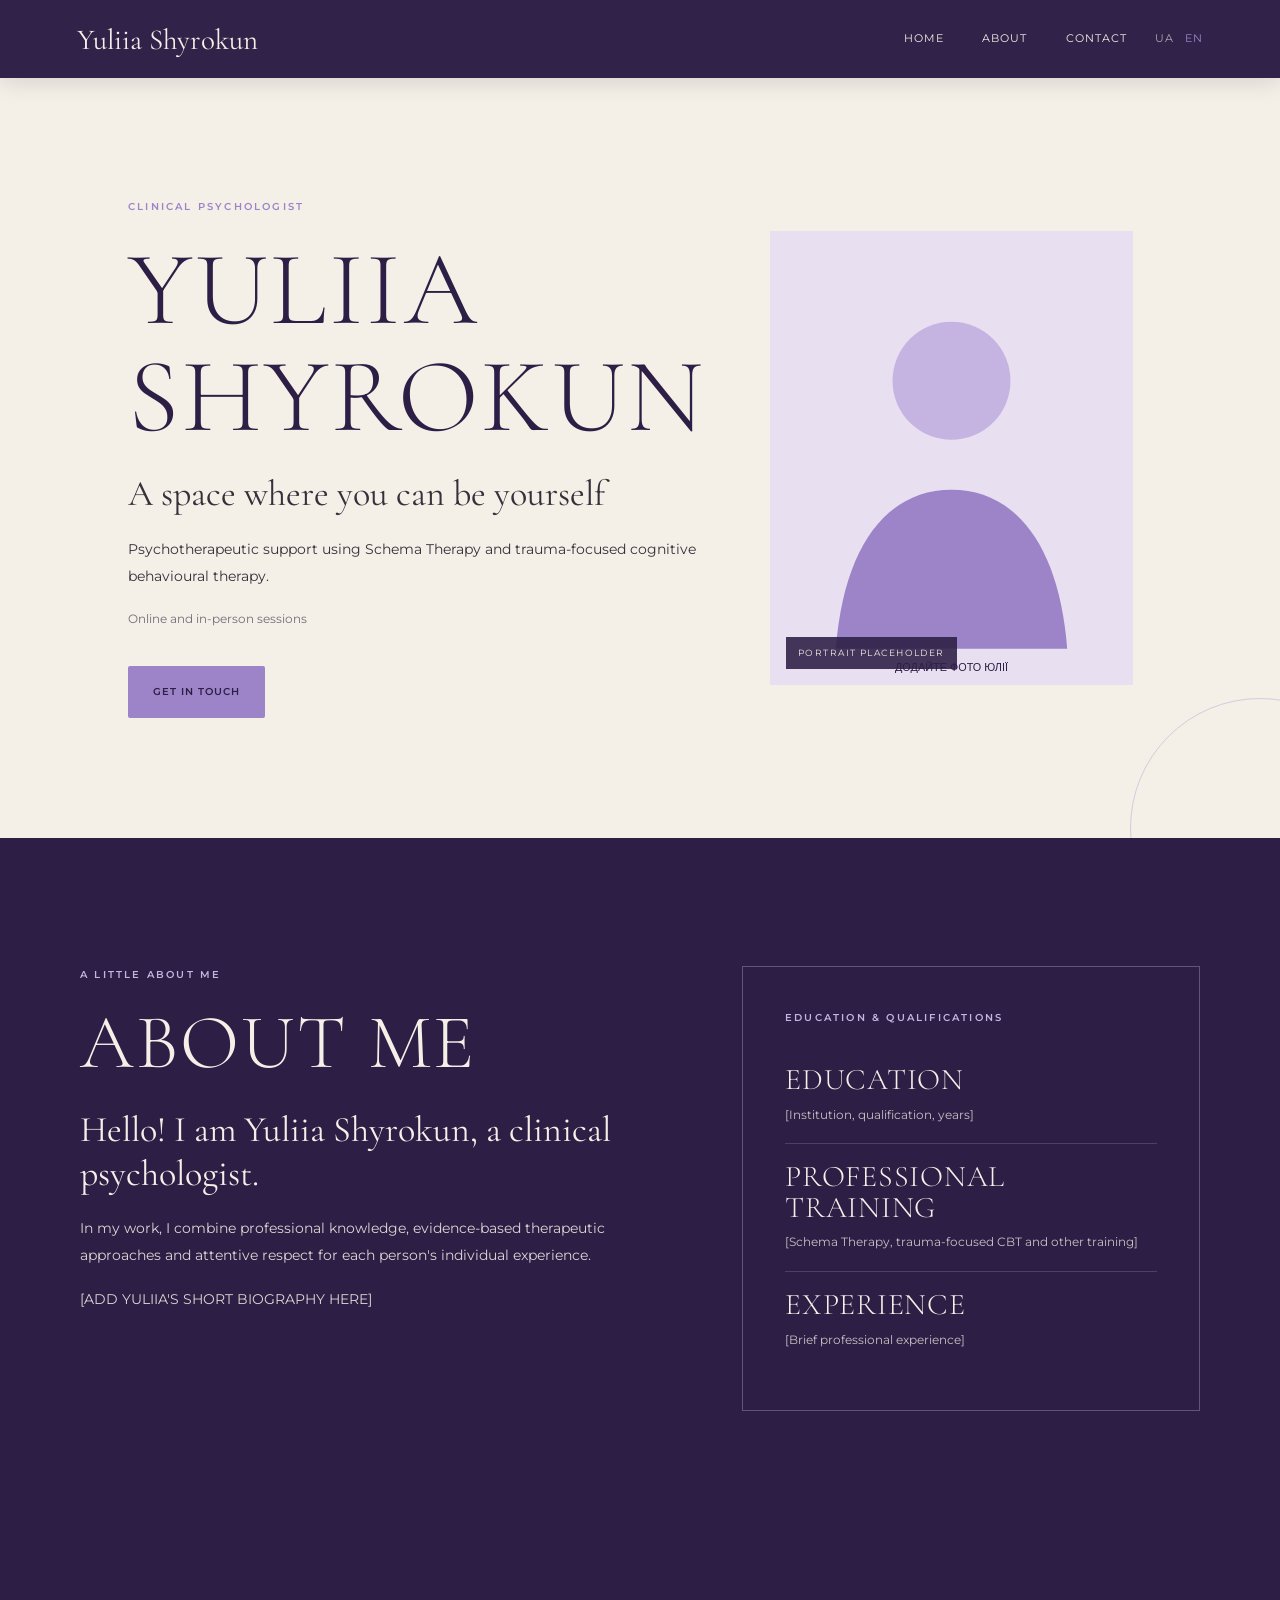
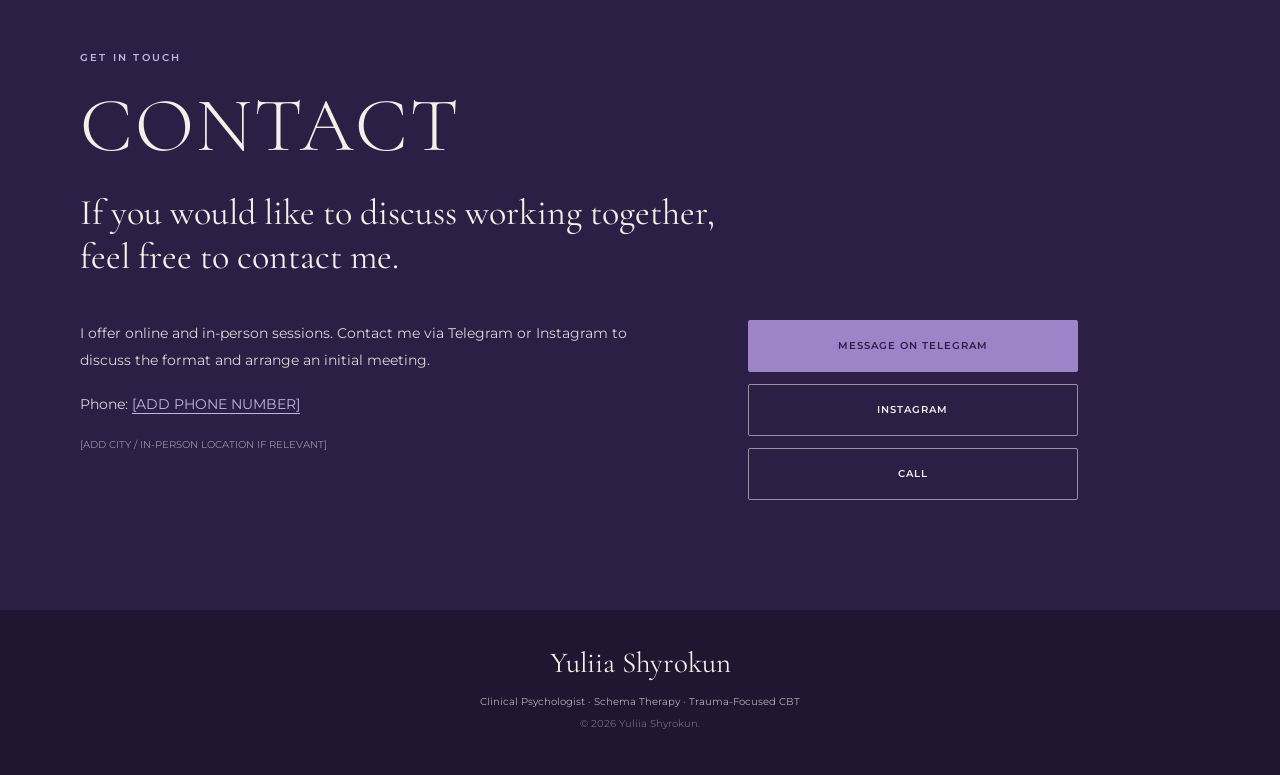
==== en/index.html @ 6e6d8a59 "Add files via upload" ====
<!doctype html>
<html lang="en">
<head>
  <meta charset="utf-8">
  <meta name="viewport" content="width=device-width, initial-scale=1">
  <meta name="description" content="Yuliia Shyrokun — clinical psychologist. Schema Therapy and trauma-focused CBT. Online and in-person sessions.">
  <meta name="theme-color" content="#2c1e45">
  <title>Yuliia Shyrokun | Clinical Psychologist</title>
  <link rel="icon" href="../assets/icons/favicon.svg" type="image/svg+xml">
  <link rel="preconnect" href="https://fonts.googleapis.com">
  <link rel="preconnect" href="https://fonts.gstatic.com" crossorigin>
  <link href="https://fonts.googleapis.com/css2?family=Cormorant+Garamond:wght@300;400&family=Montserrat:wght@400;500;600&display=swap" rel="stylesheet">
  <link rel="stylesheet" href="../style.css">
</head>
<body>
<header class="site-header">
  <a class="wordmark" href="./">Yuliia Shyrokun</a>
  <nav class="desktop-nav" aria-label="Main navigation"><a href="#home">Home</a><a href="#about">About</a><a href="#contacts">Contact</a></nav>
  <div class="header-controls"><a class="lang-switch" href="../">UA</a><a class="lang-switch active" href="./">EN</a><button class="menu-toggle" type="button" aria-expanded="false" aria-controls="mobile-nav" aria-label="Open menu"><span></span><span></span><span></span></button></div>
  <nav class="mobile-nav" id="mobile-nav"><a href="#home">Home</a><a href="#about">About</a><a href="#contacts">Contact</a></nav>
</header>
<main>
<section class="hero section-light" id="home">
  <div class="hero-copy"><p class="eyebrow">CLINICAL PSYCHOLOGIST</p><h1>Yuliia<br>Shyrokun</h1><p class="hero-lead">A space where you can be yourself</p><p class="body-copy">Psychotherapeutic support using Schema Therapy and trauma-focused cognitive behavioural therapy.</p><p class="body-copy muted">Online and in-person sessions</p><a class="button button-lavender" href="#contacts">GET IN TOUCH</a></div>
  <div class="hero-photo-wrap"><!-- Replace with Yuliia's portrait at assets/images/portrait.jpg --><img class="hero-photo" src="../assets/images/portrait-placeholder.svg" alt="Placeholder for Yuliia Shyrokun's portrait"><span class="photo-note">PORTRAIT PLACEHOLDER</span></div>
  <div class="hero-decoration" aria-hidden="true"></div>
</section>
<section class="about section-dark" id="about"><div class="section-inner about-grid"><div><p class="eyebrow eyebrow-light">A LITTLE ABOUT ME</p><h2>About me</h2><p class="section-lead">Hello! I am Yuliia Shyrokun, a clinical psychologist.</p><p class="body-copy body-light">In my work, I combine professional knowledge, evidence-based therapeutic approaches and attentive respect for each person's individual experience.</p><p class="body-copy body-light">[ADD YULIIA'S SHORT BIOGRAPHY HERE]</p></div><aside class="credentials-card"><p class="eyebrow eyebrow-light">EDUCATION & QUALIFICATIONS</p><div class="credential-item"><h3>Education</h3><p>[Institution, qualification, years]</p></div><div class="credential-item"><h3>Professional training</h3><p>[Schema Therapy, trauma-focused CBT and other training]</p></div><div class="credential-item"><h3>Experience</h3><p>[Brief professional experience]</p></div></aside></div></section>
<section class="contacts section-dark" id="contacts"><div class="section-inner contacts-inner"><p class="eyebrow eyebrow-light">GET IN TOUCH</p><h2>Contact</h2><p class="section-lead">If you would like to discuss working together, feel free to contact me.</p><div class="contact-layout"><div class="contact-copy"><p class="body-copy body-light">I offer online and in-person sessions. Contact me via Telegram or Instagram to discuss the format and arrange an initial meeting.</p><p class="body-copy body-light">Phone: <a class="inline-link" href="tel:+380000000000">[ADD PHONE NUMBER]</a></p><p class="small-note">[ADD CITY / IN-PERSON LOCATION IF RELEVANT]</p></div><div class="contact-actions"><a class="button button-lavender" href="#" target="_blank" rel="noopener">MESSAGE ON TELEGRAM</a><a class="button button-outline-light" href="#" target="_blank" rel="noopener">INSTAGRAM</a><a class="button button-outline-light" href="tel:+380000000000">CALL</a></div></div></div></section>
</main>
<footer class="site-footer"><a class="wordmark footer-wordmark" href="#home">Yuliia Shyrokun</a><p>Clinical Psychologist · Schema Therapy · Trauma-Focused CBT</p><p class="footer-copy">© <span id="year"></span> Yuliia Shyrokun.</p></footer>
<script src="../script.js"></script>
</body></html>
---- style.css ----
/* ОСНОВНІ НАЛАШТУВАННЯ КОЛЬОРІВ І ШРИФТІВ */
:root {
  --purple: #2c1e45;
  --lavender: #9d84c9;
  --cream: #f4efe7;
  --ink: #35313a;
  --pale-lavender: #e8e0f1;
  --font-heading: "Cormorant Garamond", Georgia, serif;
  --font-body: "Montserrat", Arial, sans-serif;
  --header-height: 78px;
}
* { box-sizing: border-box; }
html { scroll-behavior: smooth; scroll-padding-top: calc(var(--header-height) + 18px); }
body { margin: 0; color: var(--ink); background: var(--cream); font-family: var(--font-body); font-size: 15px; line-height: 1.8; }
a { color: inherit; }
.site-header {
  height: var(--header-height); position: sticky; top: 0; z-index: 20;
  display: flex; align-items: center; justify-content: space-between; gap: 28px;
  padding: 0 clamp(20px, 6vw, 88px); background: rgba(44,30,69,.98); color: var(--cream);
  box-shadow: 0 4px 22px rgba(20,12,32,.12);
}
.wordmark { color: var(--cream); text-decoration: none; font-family: var(--font-heading); font-size: 29px; font-weight: 400; line-height: 1; white-space: nowrap; }
.desktop-nav { display: flex; align-items: center; gap: clamp(18px, 3vw, 42px); margin-left: auto; }
.desktop-nav a, .mobile-nav a { color: var(--cream); text-decoration: none; font-size: 11px; letter-spacing: .09em; text-transform: uppercase; transition: color .2s ease; }
.desktop-nav a:hover, .mobile-nav a:hover { color: var(--lavender); }
.header-controls { display: flex; align-items: center; gap: 12px; }
.lang-switch { color: rgba(244,239,231,.65); text-decoration: none; font-size: 11px; letter-spacing: .08em; }
.lang-switch.active, .lang-switch:hover { color: var(--lavender); }
.menu-toggle, .mobile-nav { display: none; }
section { scroll-margin-top: var(--header-height); }
.section-light { background: var(--cream); color: var(--ink); }
.section-dark { background: var(--purple); color: var(--cream); }
.hero { min-height: min(760px, calc(100vh - var(--header-height))); display: grid; grid-template-columns: 1.05fr .95fr; align-items: center; gap: 5vw; padding: clamp(64px, 9vw, 126px) clamp(24px, 10vw, 150px); position: relative; overflow: hidden; }
.hero-copy { position: relative; z-index: 1; max-width: 600px; }
.eyebrow { margin: 0 0 20px; font-size: 10px; font-weight: 600; letter-spacing: .22em; color: var(--lavender); }
.eyebrow-light { color: #c5b4e1; }
h1, h2, h3 { font-family: var(--font-heading); font-weight: 300; text-transform: uppercase; letter-spacing: .025em; line-height: 1.02; }
h1 { margin: 0 0 22px; color: var(--purple); font-size: clamp(64px, 8.2vw, 112px); }
h2 { margin: 0 0 26px; font-size: clamp(52px, 6vw, 78px); color: var(--cream); }
h3 { margin: 0 0 8px; color: var(--cream); font-size: 30px; }
.hero-lead, .section-lead { font-family: var(--font-heading); font-size: clamp(25px, 3vw, 36px); line-height: 1.2; margin: 0 0 20px; }
.body-copy { max-width: 620px; margin: 0 0 17px; font-size: 14px; line-height: 1.95; }
.body-light { color: rgba(244,239,231,.88); }
.muted { color: #746c79; font-size: 12px; }
.button { display: inline-flex; justify-content: center; align-items: center; min-height: 52px; padding: 14px 24px; border: 1px solid transparent; border-radius: 2px; text-decoration: none; font-family: var(--font-body); font-size: 10px; font-weight: 600; letter-spacing: .1em; line-height: 1.4; text-align: center; transition: transform .2s ease, background .2s ease, color .2s ease; }
.button:hover { transform: translateY(-2px); }
.button-lavender { background: var(--lavender); color: var(--purple); }
.button-lavender:hover { background: #b5a2d7; }
.button-outline-light { border-color: rgba(244,239,231,.55); color: var(--cream); background: transparent; }
.button-outline-light:hover { background: rgba(244,239,231,.1); }
.hero .button { margin-top: 18px; }
.hero-photo-wrap { position: relative; justify-self: end; width: min(100%, 440px); }
.hero-photo { display: block; width: 100%; aspect-ratio: 4 / 5; object-fit: cover; background: var(--pale-lavender); }
.photo-note { position: absolute; bottom: 16px; left: 16px; padding: 8px 12px; background: rgba(44,30,69,.88); color: var(--cream); font-size: 9px; letter-spacing: .16em; }
.hero-decoration { position: absolute; width: 260px; height: 260px; border: 1px solid rgba(157,132,201,.35); border-radius: 50%; right: -110px; bottom: -120px; }
.section-inner { width: min(1120px, calc(100% - 48px)); margin: 0 auto; padding: clamp(76px, 10vw, 132px) 0; }
.about-grid { display: grid; grid-template-columns: 1.1fr .9fr; gap: clamp(40px, 8vw, 110px); align-items: start; }
.about .section-lead, .contacts .section-lead { color: var(--cream); max-width: 720px; }
.placeholder-hint { margin-top: 28px; color: #c5b4e1; font-size: 10px; letter-spacing: .08em; }
.credentials-card { border: 1px solid rgba(197,180,225,.35); padding: clamp(24px, 4vw, 42px); }
.credential-item { padding: 18px 0; border-bottom: 1px solid rgba(197,180,225,.22); }
.credential-item:last-of-type { border-bottom: 0; }
.credential-item p { margin: 0; color: rgba(244,239,231,.78); font-size: 12px; line-height: 1.8; }
.small-note { color: rgba(244,239,231,.55); font-size: 10px; line-height: 1.7; }
.contacts-inner { padding-top: clamp(72px, 9vw, 110px); padding-bottom: clamp(72px, 9vw, 110px); }
.contacts .section-lead { max-width: 680px; }
.contact-layout { display: grid; grid-template-columns: 1.1fr .9fr; gap: 9vw; margin-top: 42px; align-items: start; }
.inline-link { color: #c5b4e1; text-underline-offset: 4px; }
.contact-actions { display: flex; flex-direction: column; align-items: stretch; gap: 12px; max-width: 330px; }
.site-footer { padding: 38px 24px; text-align: center; background: #211632; color: rgba(244,239,231,.7); }
.footer-wordmark { display: inline-block; margin-bottom: 12px; }
.site-footer p { margin: 4px 0; font-size: 10px; }
.footer-copy { opacity: .55; }
@media (max-width: 760px) {
  :root { --header-height: 68px; }
  .site-header { padding: 0 20px; gap: 12px; }
  .wordmark { font-size: 25px; }
  .desktop-nav { display: none; }
  .header-controls { margin-left: auto; }
  .menu-toggle { display: flex; flex-direction: column; justify-content: center; gap: 5px; width: 38px; height: 38px; padding: 8px; border: 0; background: transparent; cursor: pointer; }
  .menu-toggle span { display: block; width: 21px; height: 1px; background: var(--cream); }
  .mobile-nav { position: absolute; top: var(--header-height); left: 0; right: 0; padding: 18px 22px 22px; background: var(--purple); border-top: 1px solid rgba(244,239,231,.12); }
  .mobile-nav.open { display: flex; flex-direction: column; gap: 18px; }
  .hero { grid-template-columns: 1fr; gap: 42px; padding: 68px 26px 76px; }
  h1 { font-size: clamp(62px, 18vw, 92px); }
  .hero-photo-wrap { justify-self: center; width: min(100%, 390px); }
  .section-inner { width: min(100% - 48px, 560px); }
  .about-grid, .contact-layout { grid-template-columns: 1fr; gap: 42px; }
  h2 { font-size: 58px; }
  .contact-actions { max-width: none; }
}
@media (prefers-reduced-motion: reduce) {
  html { scroll-behavior: auto; }
  *, *::before, *::after { transition-duration: .01ms !important; animation-duration: .01ms !important; }
}
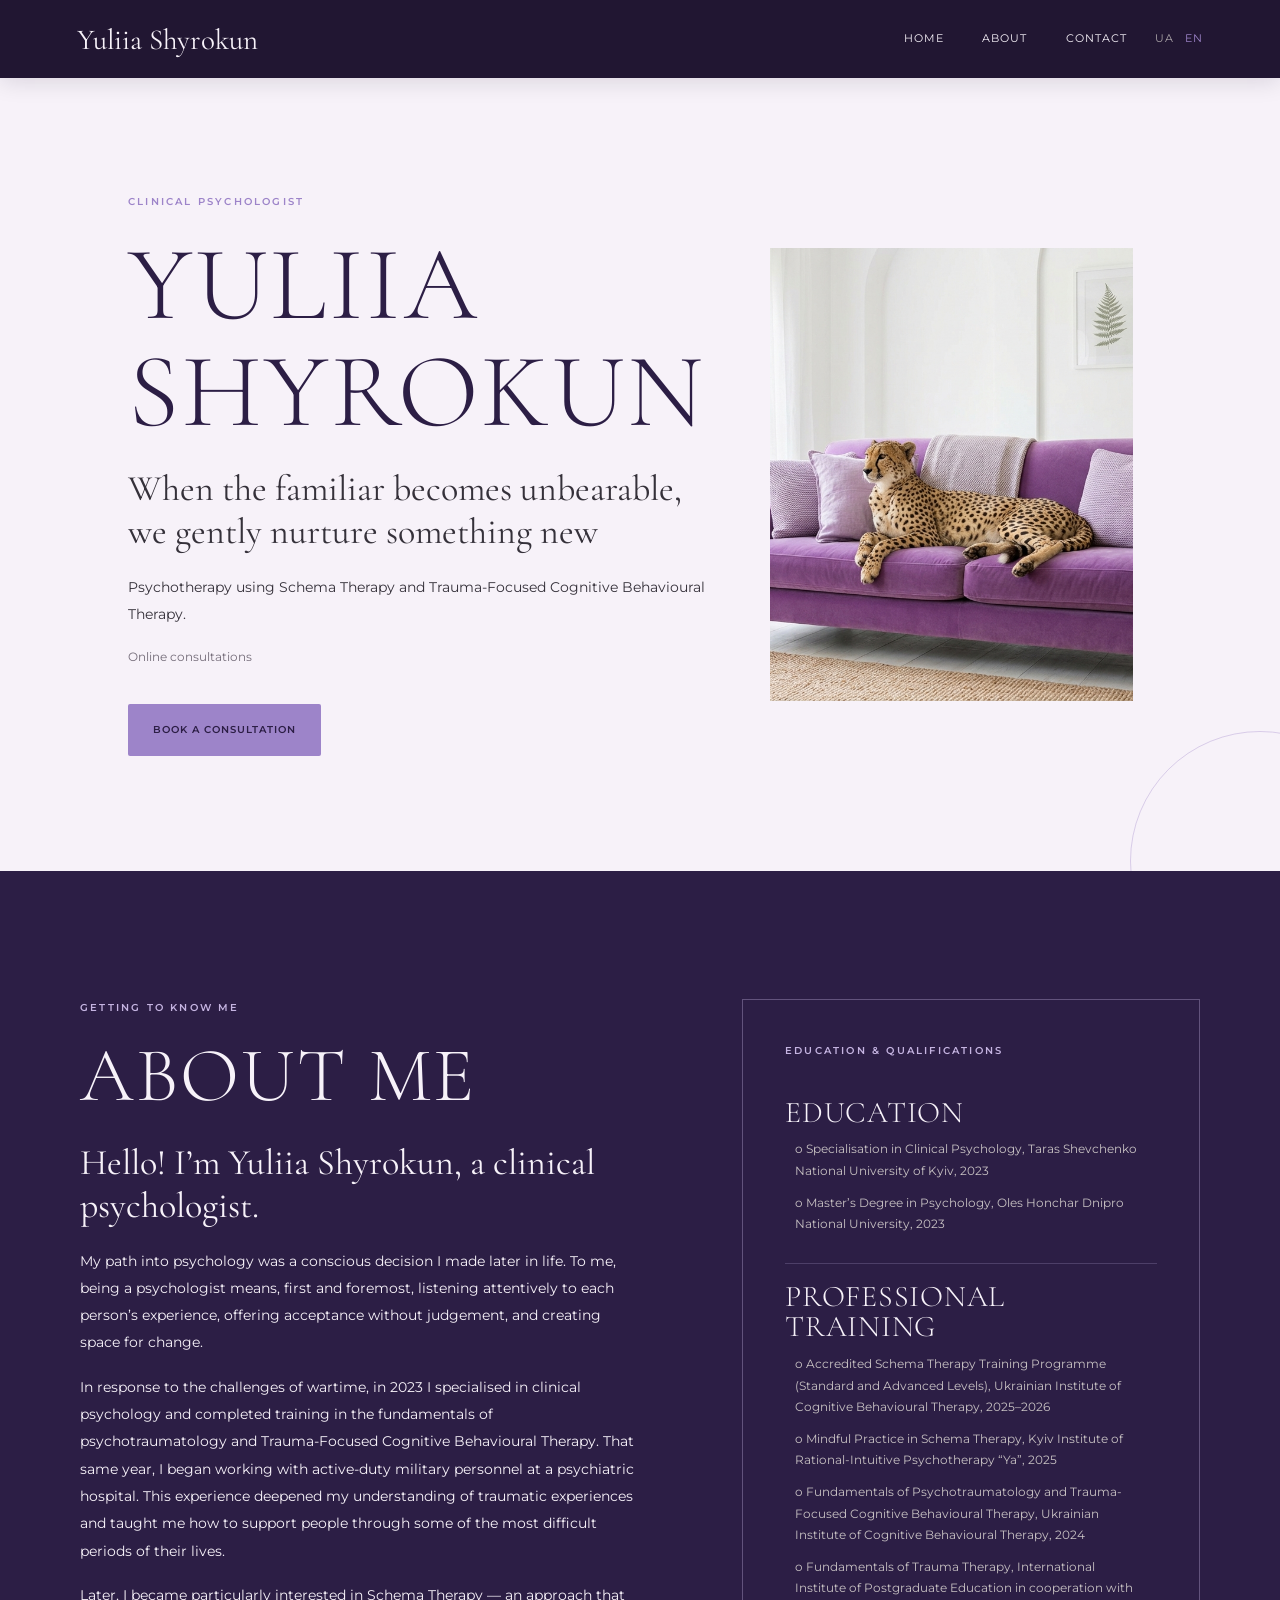
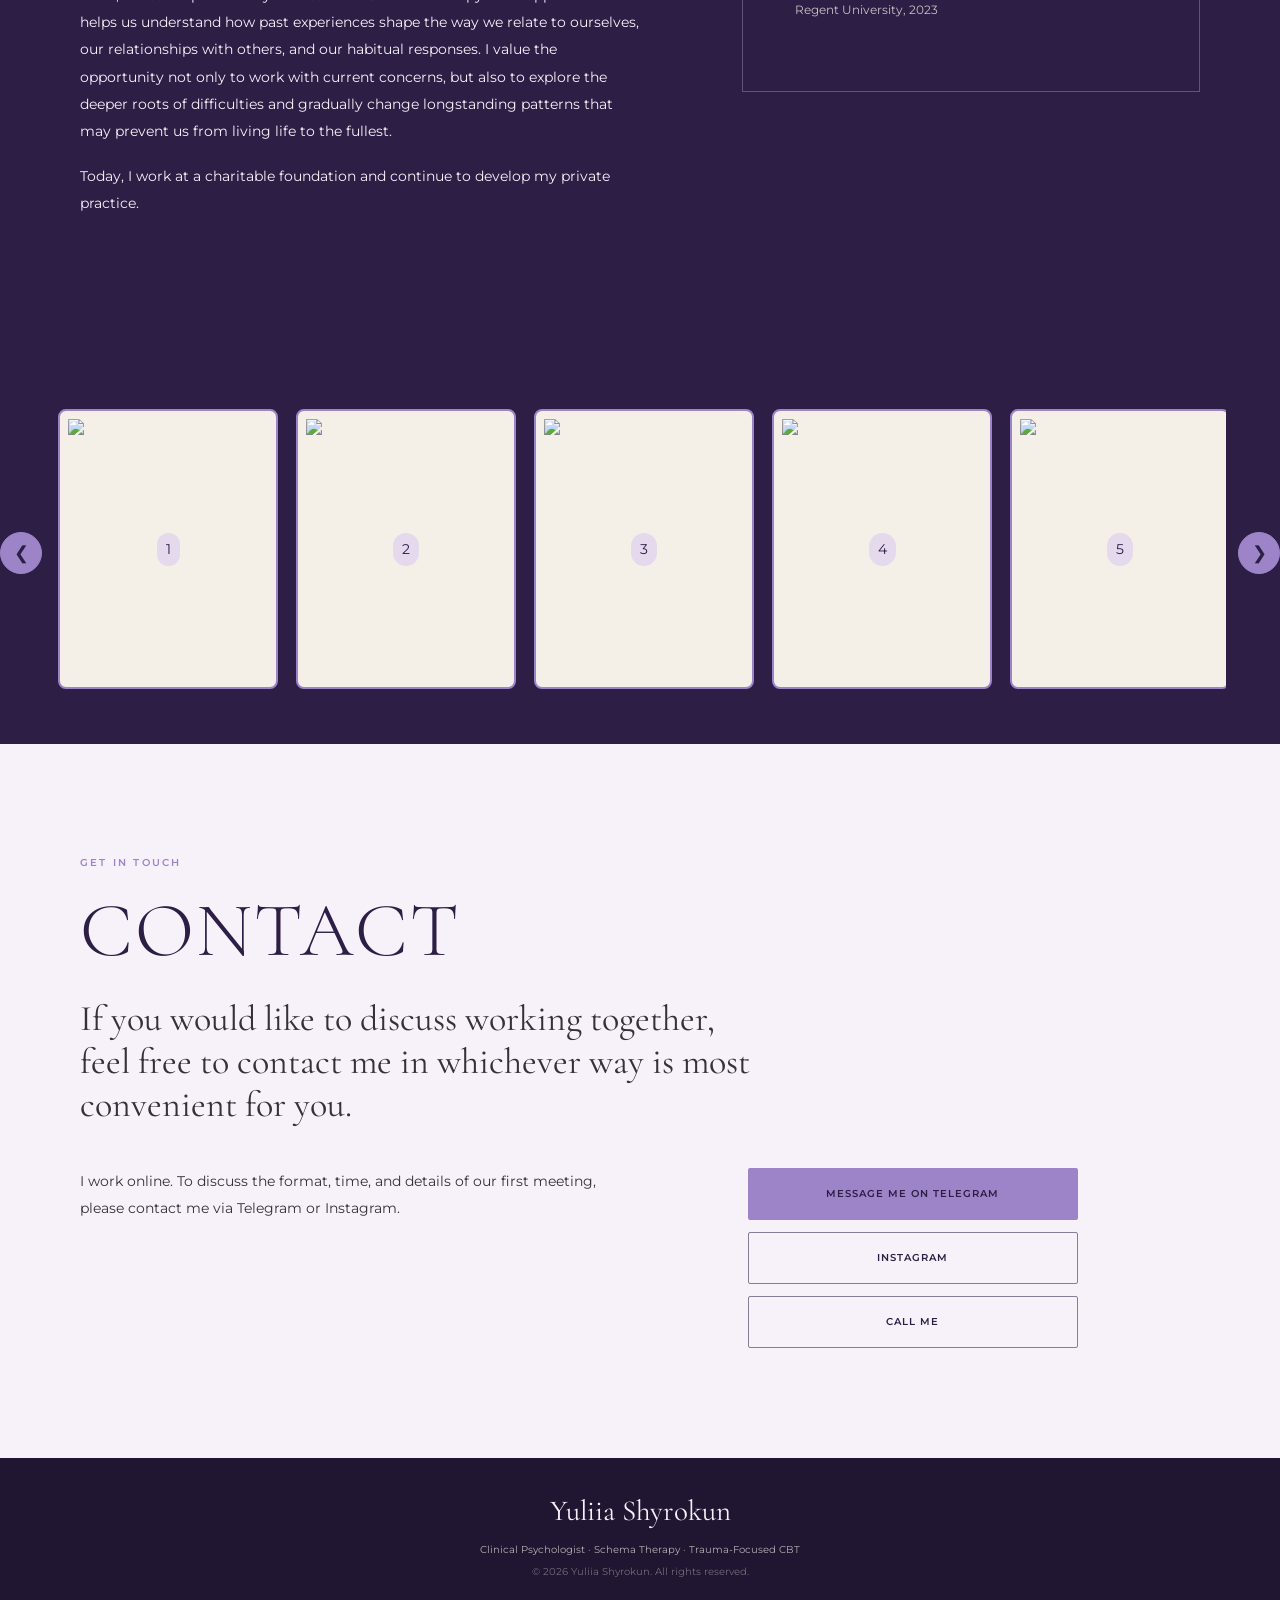
==== commit d67b62fb: "Add files via upload" ====
--- a/en/index.html
+++ b/en/index.html
@@ -3,8 +3,12 @@
 <head>
   <meta charset="utf-8">
   <meta name="viewport" content="width=device-width, initial-scale=1">
-  <meta name="description" content="Yuliia Shyrokun — clinical psychologist. Schema Therapy and trauma-focused CBT. Online and in-person sessions.">
+  <meta name="description" content="Yuliia Shyrokun — Clinical Psychologist. Psychotherapy using Schema Therapy and Trauma-Focused Cognitive Behavioural Therapy. Online sessions.">
   <meta name="theme-color" content="#2c1e45">
+  <meta property="og:type" content="website">
+  <meta property="og:title" content="Yuliia Shyrokun | Clinical Psychologist">
+  <meta property="og:description" content="Psychotherapy that respects your experiences.">
+  <meta property="og:image" content="../assets/images/portrait.jpg">
   <title>Yuliia Shyrokun | Clinical Psychologist</title>
   <link rel="icon" href="../assets/icons/favicon.svg" type="image/svg+xml">
   <link rel="preconnect" href="https://fonts.googleapis.com">
@@ -13,21 +17,207 @@
   <link rel="stylesheet" href="../style.css">
 </head>
 <body>
-<header class="site-header">
-  <a class="wordmark" href="./">Yuliia Shyrokun</a>
-  <nav class="desktop-nav" aria-label="Main navigation"><a href="#home">Home</a><a href="#about">About</a><a href="#contacts">Contact</a></nav>
-  <div class="header-controls"><a class="lang-switch" href="../">UA</a><a class="lang-switch active" href="./">EN</a><button class="menu-toggle" type="button" aria-expanded="false" aria-controls="mobile-nav" aria-label="Open menu"><span></span><span></span><span></span></button></div>
-  <nav class="mobile-nav" id="mobile-nav"><a href="#home">Home</a><a href="#about">About</a><a href="#contacts">Contact</a></nav>
-</header>
-<main>
-<section class="hero section-light" id="home">
-  <div class="hero-copy"><p class="eyebrow">CLINICAL PSYCHOLOGIST</p><h1>Yuliia<br>Shyrokun</h1><p class="hero-lead">A space where you can be yourself</p><p class="body-copy">Psychotherapeutic support using Schema Therapy and trauma-focused cognitive behavioural therapy.</p><p class="body-copy muted">Online and in-person sessions</p><a class="button button-lavender" href="#contacts">GET IN TOUCH</a></div>
-  <div class="hero-photo-wrap"><!-- Replace with Yuliia's portrait at assets/images/portrait.jpg --><img class="hero-photo" src="../assets/images/portrait-placeholder.svg" alt="Placeholder for Yuliia Shyrokun's portrait"><span class="photo-note">PORTRAIT PLACEHOLDER</span></div>
-  <div class="hero-decoration" aria-hidden="true"></div>
-</section>
-<section class="about section-dark" id="about"><div class="section-inner about-grid"><div><p class="eyebrow eyebrow-light">A LITTLE ABOUT ME</p><h2>About me</h2><p class="section-lead">Hello! I am Yuliia Shyrokun, a clinical psychologist.</p><p class="body-copy body-light">In my work, I combine professional knowledge, evidence-based therapeutic approaches and attentive respect for each person's individual experience.</p><p class="body-copy body-light">[ADD YULIIA'S SHORT BIOGRAPHY HERE]</p></div><aside class="credentials-card"><p class="eyebrow eyebrow-light">EDUCATION & QUALIFICATIONS</p><div class="credential-item"><h3>Education</h3><p>[Institution, qualification, years]</p></div><div class="credential-item"><h3>Professional training</h3><p>[Schema Therapy, trauma-focused CBT and other training]</p></div><div class="credential-item"><h3>Experience</h3><p>[Brief professional experience]</p></div></aside></div></section>
-<section class="contacts section-dark" id="contacts"><div class="section-inner contacts-inner"><p class="eyebrow eyebrow-light">GET IN TOUCH</p><h2>Contact</h2><p class="section-lead">If you would like to discuss working together, feel free to contact me.</p><div class="contact-layout"><div class="contact-copy"><p class="body-copy body-light">I offer online and in-person sessions. Contact me via Telegram or Instagram to discuss the format and arrange an initial meeting.</p><p class="body-copy body-light">Phone: <a class="inline-link" href="tel:+380000000000">[ADD PHONE NUMBER]</a></p><p class="small-note">[ADD CITY / IN-PERSON LOCATION IF RELEVANT]</p></div><div class="contact-actions"><a class="button button-lavender" href="#" target="_blank" rel="noopener">MESSAGE ON TELEGRAM</a><a class="button button-outline-light" href="#" target="_blank" rel="noopener">INSTAGRAM</a><a class="button button-outline-light" href="tel:+380000000000">CALL</a></div></div></div></section>
-</main>
-<footer class="site-footer"><a class="wordmark footer-wordmark" href="#home">Yuliia Shyrokun</a><p>Clinical Psychologist · Schema Therapy · Trauma-Focused CBT</p><p class="footer-copy">© <span id="year"></span> Yuliia Shyrokun.</p></footer>
-<script src="../script.js"></script>
-</body></html>
+  <header class="site-header">
+    <a class="wordmark" href="#home" aria-label="Yuliia Shyrokun — home">Yuliia Shyrokun</a>
+    <nav class="desktop-nav" aria-label="Main navigation">
+      <a href="#home">Home</a>
+      <a href="#about">About</a>
+      <a href="#contacts">Contact</a>
+    </nav>
+    <div class="header-controls">
+      <a class="lang-switch" href="../" lang="uk" aria-label="Ukrainian version">UA</a>
+      <a class="lang-switch active" href="./" lang="en" aria-label="English version">EN</a>
+      <button class="menu-toggle" type="button" aria-expanded="false" aria-controls="mobile-nav" aria-label="Open menu">
+        <span></span><span></span><span></span>
+      </button>
+    </div>
+    <nav class="mobile-nav" id="mobile-nav" aria-label="Mobile navigation">
+      <a href="#home">Home</a>
+      <a href="#about">About</a>
+      <a href="#contacts">Contact</a>
+    </nav>
+  </header>
+
+  <main>
+    <section class="hero section-light" id="home">
+      <div class="hero-copy">
+        <p class="eyebrow">CLINICAL PSYCHOLOGIST</p>
+        <h1>Yuliia<br>Shyrokun</h1>
+        <p class="hero-lead">When the familiar becomes unbearable, we gently nurture something new</p>
+        <p class="body-copy">Psychotherapy using Schema Therapy and Trauma-Focused Cognitive Behavioural Therapy.</p>
+        <p class="body-copy muted">Online consultations</p>
+        <a class="button button-lavender" href="#contacts">BOOK A CONSULTATION</a>
+      </div>
+      <div class="hero-photo-wrap">
+        <!-- Add Yuliia’s portrait to assets/images/portrait.jpg -->
+        <img class="hero-photo" src="../assets/images/portrait.jpg" alt="Portrait of Yuliia Shyrokun">
+      </div>
+      <div class="hero-decoration" aria-hidden="true"></div>
+    </section>
+
+    <section class="about section-dark" id="about">
+      <div class="section-inner about-grid">
+        <div>
+          <p class="eyebrow eyebrow-light">GETTING TO KNOW ME</p>
+          <h2>About me</h2>
+          <p class="section-lead">Hello! I’m Yuliia Shyrokun, a clinical psychologist.</p>
+          <p class="body-copy">My path into psychology was a conscious decision I made later in life. To me, being a psychologist means, first and foremost, listening attentively to each person’s experience, offering acceptance without judgement, and creating space for change.</p>
+          <p class="body-copy">In response to the challenges of wartime, in 2023 I specialised in clinical psychology and completed training in the fundamentals of psychotraumatology and Trauma-Focused Cognitive Behavioural Therapy. That same year, I began working with active-duty military personnel at a psychiatric hospital. This experience deepened my understanding of traumatic experiences and taught me how to support people through some of the most difficult periods of their lives.</p>
+          <p class="body-copy">Later, I became particularly interested in Schema Therapy — an approach that helps us understand how past experiences shape the way we relate to ourselves, our relationships with others, and our habitual responses. I value the opportunity not only to work with current concerns, but also to explore the deeper roots of difficulties and gradually change longstanding patterns that may prevent us from living life to the fullest.</p>
+          <p class="body-copy">Today, I work at a charitable foundation and continue to develop my private practice.</p>
+        </div>
+        <aside class="credentials-card">
+          <p class="eyebrow eyebrow-light">EDUCATION &amp; QUALIFICATIONS</p>
+          <div class="credential-item">
+            <h3>Education</h3>
+            <p>o Specialisation in Clinical Psychology, Taras Shevchenko National University of Kyiv, 2023</p>
+            <p>o Master’s Degree in Psychology, Oles Honchar Dnipro National University, 2023</p>
+          </div>
+          <div class="credential-item">
+            <h3>Professional Training</h3>
+            <p>o Accredited Schema Therapy Training Programme (Standard and Advanced Levels), Ukrainian Institute of Cognitive Behavioural Therapy, 2025–2026</p>
+            <p>o Mindful Practice in Schema Therapy, Kyiv Institute of Rational-Intuitive Psychotherapy “Ya”, 2025</p>
+            <p>o Fundamentals of Psychotraumatology and Trauma-Focused Cognitive Behavioural Therapy, Ukrainian Institute of Cognitive Behavioural Therapy, 2024</p>
+            <p>o Fundamentals of Trauma Therapy, International Institute of Postgraduate Education in cooperation with Regent University, 2023</p>
+          </div>
+        </aside>
+      </div>
+
+            <!-- CERTIFICATES AND DIPLOMAS GALLERY -->
+<div class="certificate-gallery">
+
+    <div class="gallery-wrapper">
+
+        <button class="gallery-arrow gallery-prev"
+                type="button"
+                aria-label="Previous photos">
+            &#10094;
+        </button>
+
+        <div class="gallery-track" id="certificateTrack">
+
+            <div class="certificate-item">
+                <img src="assets/images/photo_1.jpg" alt="Certificate or document 1">
+                <span>1</span>
+            </div>
+            <div class="certificate-item">
+                <img src="assets/images/photo_2.jpg" alt="Certificate or document 2">
+                <span>2</span>
+            </div>
+            <div class="certificate-item">
+                <img src="assets/images/photo_3.jpg" alt="Certificate or document 3">
+                <span>3</span>
+            </div>
+            <div class="certificate-item">
+                <img src="assets/images/photo_4.jpg" alt="Certificate or document 4">
+                <span>4</span>
+            </div>
+            <div class="certificate-item">
+                <img src="assets/images/photo_5.jpg" alt="Certificate or document 5">
+                <span>5</span>
+            </div>
+            <div class="certificate-item">
+                <img src="assets/images/photo_6.jpg" alt="Certificate or document 6">
+                <span>6</span>
+            </div>
+            <div class="certificate-item">
+                <img src="assets/images/photo_7.jpg" alt="Certificate or document 7">
+                <span>7</span>
+            </div>
+            <div class="certificate-item">
+                <img src="assets/images/photo_8.jpg" alt="Certificate or document 8">
+                <span>8</span>
+            </div>
+            <div class="certificate-item">
+                <img src="assets/images/photo_9.jpg" alt="Certificate or document 9">
+                <span>9</span>
+            </div>
+            <div class="certificate-item">
+                <img src="assets/images/photo_10.jpg" alt="Certificate or document 10">
+                <span>10</span>
+            </div>
+            <div class="certificate-item">
+                <img src="assets/images/photo_11.jpg" alt="Certificate or document 11">
+                <span>11</span>
+            </div>
+            <div class="certificate-item">
+                <img src="assets/images/photo_12.jpg" alt="Certificate or document 12">
+                <span>12</span>
+            </div>
+          <div class="certificate-item">
+                <img src="assets/images/photo_13.jpg" alt="Certificate or document 13">
+                <span>13</span>
+            </div>
+
+        </div>
+
+        <button class="gallery-arrow gallery-next"
+                type="button"
+                aria-label="Next photos">
+            &#10095;
+        </button>
+
+    </div>
+</div>
+
+<!-- ENLARGED IMAGE WINDOW -->
+<div class="photo-lightbox" id="photoLightbox"
+     role="dialog" aria-modal="true"
+     aria-label="Enlarged image">
+
+    <button class="lightbox-close" type="button"
+            aria-label="Close">&times;</button>
+
+    <img id="lightboxImage" src="" alt="Enlarged certificate or document">
+
+</div>
+<!-- END OF GALLERY -->
+    </section>
+
+    <section class="contacts section-light" id="contacts">
+      <div class="section-inner contacts-inner">
+        <p class="eyebrow">GET IN TOUCH</p>
+        <h2>Contact</h2>
+        <p class="section-lead">If you would like to discuss working together, feel free to contact me in whichever way is most convenient for you.</p>
+        <div class="contact-layout">
+          <div class="contact-copy">
+            <p class="body-copy">I work online. To discuss the format, time, and details of our first meeting, please contact me via Telegram or Instagram.</p>
+          </div>
+         <div class="contact-actions">
+           
+  <!-- Telegram: open a direct conversation -->
+  <a class="button button-lavender"
+     href="https://t.me/psyinua"
+     target="_blank"
+     rel="noopener noreferrer">
+    MESSAGE ME ON TELEGRAM
+  </a>
+
+  <!-- Instagram: open Direct -->
+  <a class="button button-outline-dark"
+     href="https://www.instagram.com/psyinua/"
+     target="_blank"
+     rel="noopener noreferrer">
+    INSTAGRAM
+  </a>
+
+  <!-- Phone call -->
+  <a class="button button-outline-dark"
+     href="tel:+380974442134">
+    CALL ME
+  </a>
+</div>
+        </div>
+      </div>
+
+    </section>
+  </main>
+
+  <footer class="site-footer">
+    <a class="wordmark footer-wordmark" href="#home">Yuliia Shyrokun</a>
+    <p>Clinical Psychologist · Schema Therapy · Trauma-Focused CBT</p>
+    <p class="footer-copy">© <span id="year"></span> Yuliia Shyrokun. All rights reserved.</p>
+  </footer>
+  <script src="../script.js"></script>
+</body>
+</html>
--- a/style.css
+++ b/style.css
@@ -2,7 +2,7 @@
 :root {
   --purple: #2c1e45;
   --lavender: #9d84c9;
-  --cream: #f4efe7;
+  --cream: #f7f2f9;
   --ink: #35313a;
   --pale-lavender: #e8e0f1;
   --font-heading: "Cormorant Garamond", Georgia, serif;
@@ -16,7 +16,7 @@
 .site-header {
   height: var(--header-height); position: sticky; top: 0; z-index: 20;
   display: flex; align-items: center; justify-content: space-between; gap: 28px;
-  padding: 0 clamp(20px, 6vw, 88px); background: rgba(44,30,69,.98); color: var(--cream);
+  padding: 0 clamp(20px, 6vw, 88px); background: #211632; color:  rgba(244,239,231,.7);
   box-shadow: 0 4px 22px rgba(20,12,32,.12);
 }
 .wordmark { color: var(--cream); text-decoration: none; font-family: var(--font-heading); font-size: 29px; font-weight: 400; line-height: 1; white-space: nowrap; }
@@ -55,15 +55,25 @@
 .hero-decoration { position: absolute; width: 260px; height: 260px; border: 1px solid rgba(157,132,201,.35); border-radius: 50%; right: -110px; bottom: -120px; }
 .section-inner { width: min(1120px, calc(100% - 48px)); margin: 0 auto; padding: clamp(76px, 10vw, 132px) 0; }
 .about-grid { display: grid; grid-template-columns: 1.1fr .9fr; gap: clamp(40px, 8vw, 110px); align-items: start; }
-.about .section-lead, .contacts .section-lead { color: var(--cream); max-width: 720px; }
+.about .section-lead { color: var(--cream); max-width: 720px; }
+.contacts .section-lead { color: var(--ink); max-width: 680px; }
+.contacts .eyebrow { color: var(--lavender); }
+.contacts h2, .contacts h3 { color: var(--purple); }
+.contacts .body-copy { color: var(--ink); }
+.contacts .button-outline-dark {
+  border-color: rgba(44,30,69,.55);
+  color: var(--purple);
+  background: transparent;
+}
+.contacts .button-outline-dark:hover { background: rgba(44,30,69,.07); }
 .placeholder-hint { margin-top: 28px; color: #c5b4e1; font-size: 10px; letter-spacing: .08em; }
 .credentials-card { border: 1px solid rgba(197,180,225,.35); padding: clamp(24px, 4vw, 42px); }
 .credential-item { padding: 18px 0; border-bottom: 1px solid rgba(197,180,225,.22); }
 .credential-item:last-of-type { border-bottom: 0; }
-.credential-item p { margin: 0; color: rgba(244,239,231,.78); font-size: 12px; line-height: 1.8; }
+.credential-item p { margin: 10px; color: rgba(244,239,231,.78); font-size: 12px; line-height: 1.8; }
 .small-note { color: rgba(244,239,231,.55); font-size: 10px; line-height: 1.7; }
 .contacts-inner { padding-top: clamp(72px, 9vw, 110px); padding-bottom: clamp(72px, 9vw, 110px); }
-.contacts .section-lead { max-width: 680px; }
+.contacts h2 { color: var(--purple); }
 .contact-layout { display: grid; grid-template-columns: 1.1fr .9fr; gap: 9vw; margin-top: 42px; align-items: start; }
 .inline-link { color: #c5b4e1; text-underline-offset: 4px; }
 .contact-actions { display: flex; flex-direction: column; align-items: stretch; gap: 12px; max-width: 330px; }
@@ -93,3 +103,200 @@
   html { scroll-behavior: auto; }
   *, *::before, *::after { transition-duration: .01ms !important; animation-duration: .01ms !important; }
 }
+/* ===== ГАЛЕРЕЯ СЕРТИФІКАТІВ ===== */
+
+.certificate-gallery {
+    margin-top: 0px;
+    padding: 35px 0;
+    color: #f4efe7;
+}
+
+.certificate-gallery h2 {
+    color: #f4efe7;
+    text-align: center;
+    font-family: 'Cormorant Garamond', serif;
+    font-weight: normal;
+    letter-spacing: 2px;
+}
+
+.gallery-description {
+    color: #e5d9ee;
+    text-align: center;
+    margin-bottom: 30px;
+}
+
+.gallery-wrapper {
+    display: flex;
+    align-items: center;
+    gap: 12px;
+}
+
+.gallery-track {
+    display: flex;
+    gap: 18px;
+    overflow-x: auto;
+    scroll-behavior: smooth;
+    scroll-snap-type: x mandatory;
+    scrollbar-width: thin;
+    scrollbar-color: #9d84c9 #2c1e45;
+    padding: 12px 4px 20px;
+    flex: 1;
+}
+
+.gallery-track::-webkit-scrollbar {
+    height: 7px;
+}
+
+.gallery-track::-webkit-scrollbar-thumb {
+    background: #9d84c9;
+    border-radius: 10px;
+}
+
+.certificate-item {
+    position: relative;
+    flex: 0 0 220px;
+    height: 280px;
+    background: #f4efe7;
+    border: 2px solid #9d84c9;
+    border-radius: 8px;
+    overflow: hidden;
+    scroll-snap-align: center;
+    cursor: zoom-in;
+    display: flex;
+    align-items: center;
+    justify-content: center;
+}
+
+.certificate-item img {
+    width: 100%;
+    height: 100%;
+    object-fit: contain;
+    padding: 8px;
+}
+
+.certificate-item span {
+    position: absolute;
+    color: #2c1e45;
+    font-size: 14px;
+    background: #e5d9ee;
+    padding: 4px 9px;
+    border-radius: 20px;
+    pointer-events: none;
+}
+
+.certificate-item.has-photo span {
+    display: none;
+}
+
+.certificate-item img:not([src]) {
+    display: none;
+}
+
+.gallery-arrow {
+    flex-shrink: 0;
+    width: 42px;
+    height: 42px;
+    border: 1px solid #9d84c9;
+    border-radius: 50%;
+    background: #9d84c9;
+    color: #2c1e45;
+    font-size: 18px;
+    cursor: pointer;
+    transition: opacity 0.2s;
+}
+
+.gallery-arrow:hover {
+    opacity: 0.75;
+}
+
+/* ЗБІЛЬШЕНЕ ФОТО */
+
+.photo-lightbox {
+    display: none;
+    position: fixed;
+    inset: 0;
+    z-index: 9999;
+    background: rgba(20, 13, 30, 0.94);
+    align-items: center;
+    justify-content: center;
+    padding: 55px 20px 20px;
+}
+
+.photo-lightbox.active {
+    display: flex;
+}
+
+.photo-lightbox img {
+    max-width: 95%;
+    max-height: 90vh;
+    object-fit: contain;
+    border: 2px solid #9d84c9;
+    border-radius: 5px;
+}
+
+.lightbox-close {
+    position: absolute;
+    top: 15px;
+    right: 25px;
+    background: transparent;
+    border: none;
+    color: #f4efe7;
+    font-size: 42px;
+    cursor: pointer;
+}
+
+/* МОБІЛЬНА ВЕРСІЯ */
+
+@media (max-width: 600px) {
+    .certificate-item {
+        flex-basis: 75%;
+        height: 260px;
+    }
+
+    .gallery-arrow {
+        width: 34px;
+        height: 34px;
+        font-size: 15px;
+    }
+
+    .gallery-wrapper {
+        gap: 5px;
+    }
+
+    .certificate-gallery {
+        margin-top: 40px;
+    }
+}
+
+/* ===== ВИПРАВЛЕННЯ МОБІЛЬНОГО ВІДОБРАЖЕННЯ ===== */
+
+/* Забороняємо сторінці виходити за межі екрана */
+html {
+    max-width: 100%;
+    overflow-x: clip;
+}
+
+body {
+    width: 100%;
+    max-width: 100%;
+    overflow-x: hidden;
+}
+
+/* Зображення не повинні розширювати сторінку */
+img,
+video,
+iframe {
+    max-width: 100%;
+}
+
+/* Захист каруселі від горизонтального переповнення */
+.gallery-wrapper {
+    width: 100%;
+    max-width: 100%;
+    min-width: 0;
+}
+
+.gallery-track {
+    min-width: 0;
+    max-width: 100%;
+}
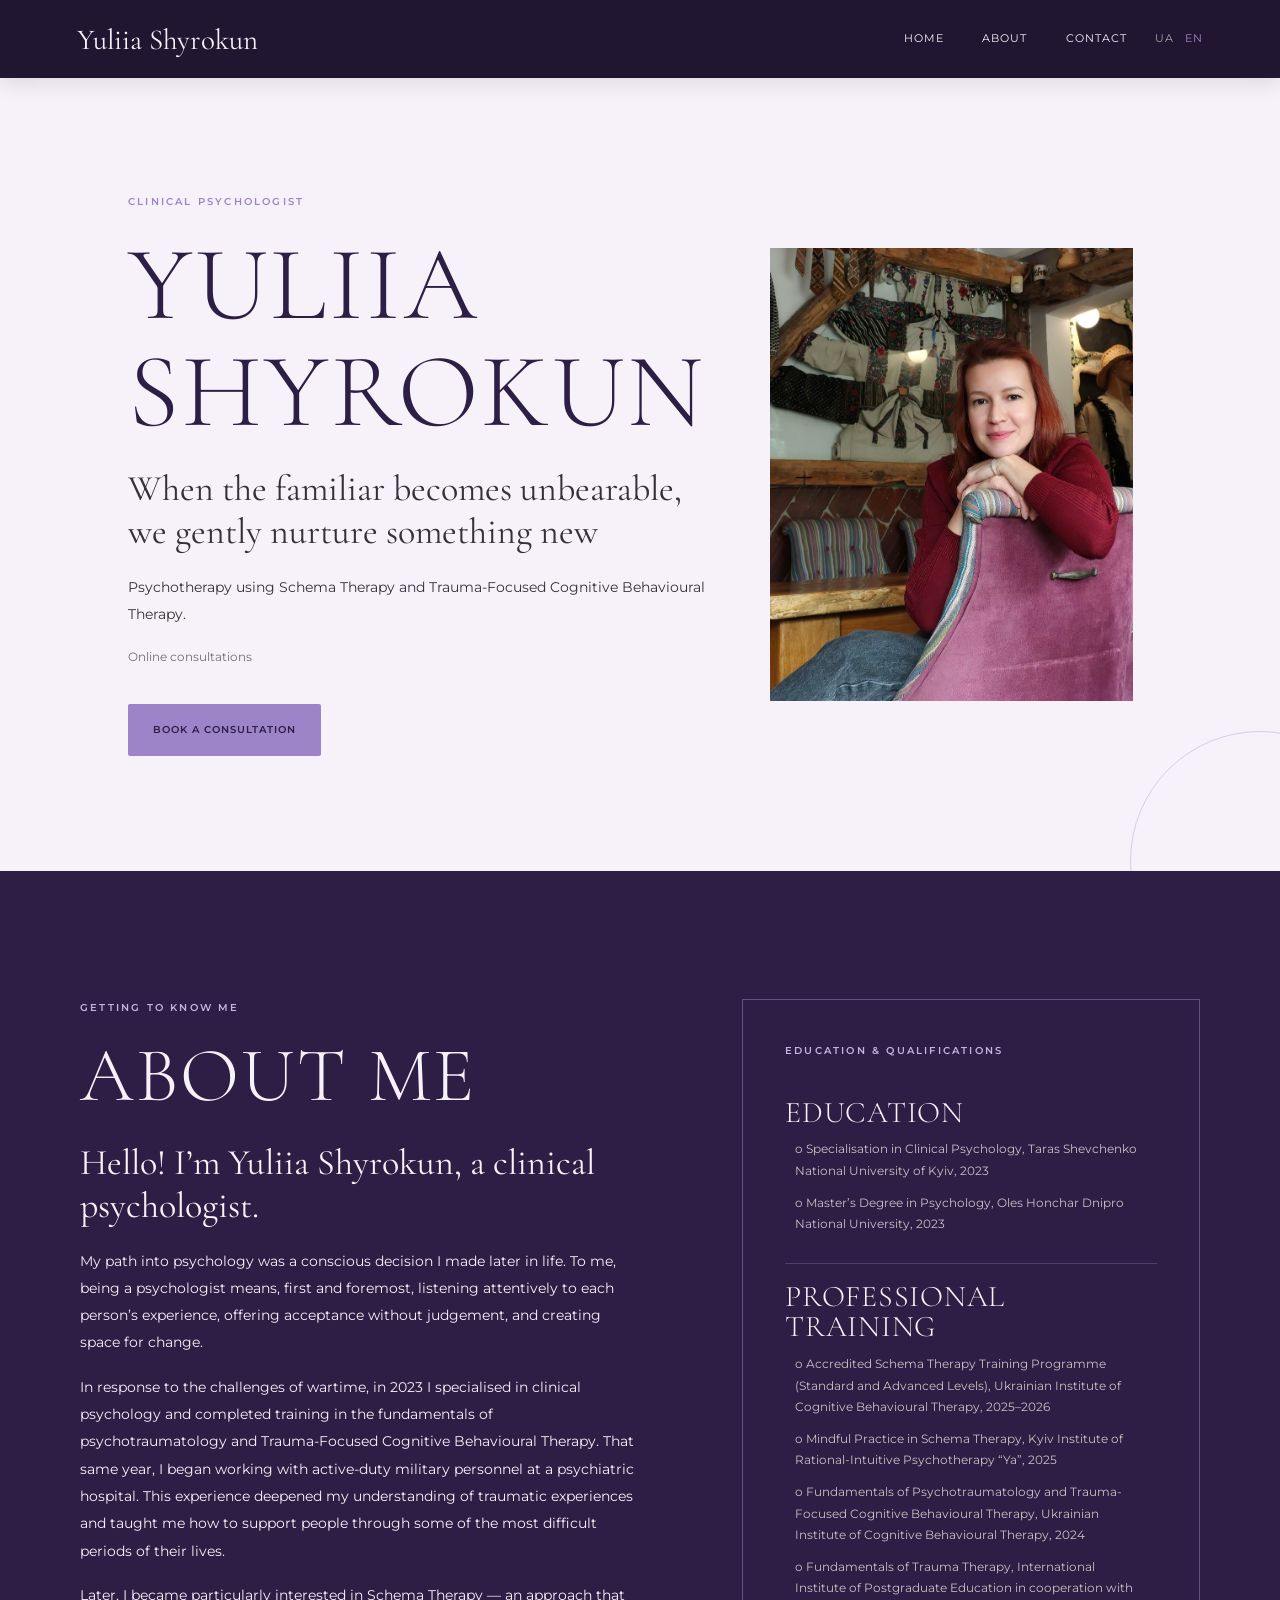
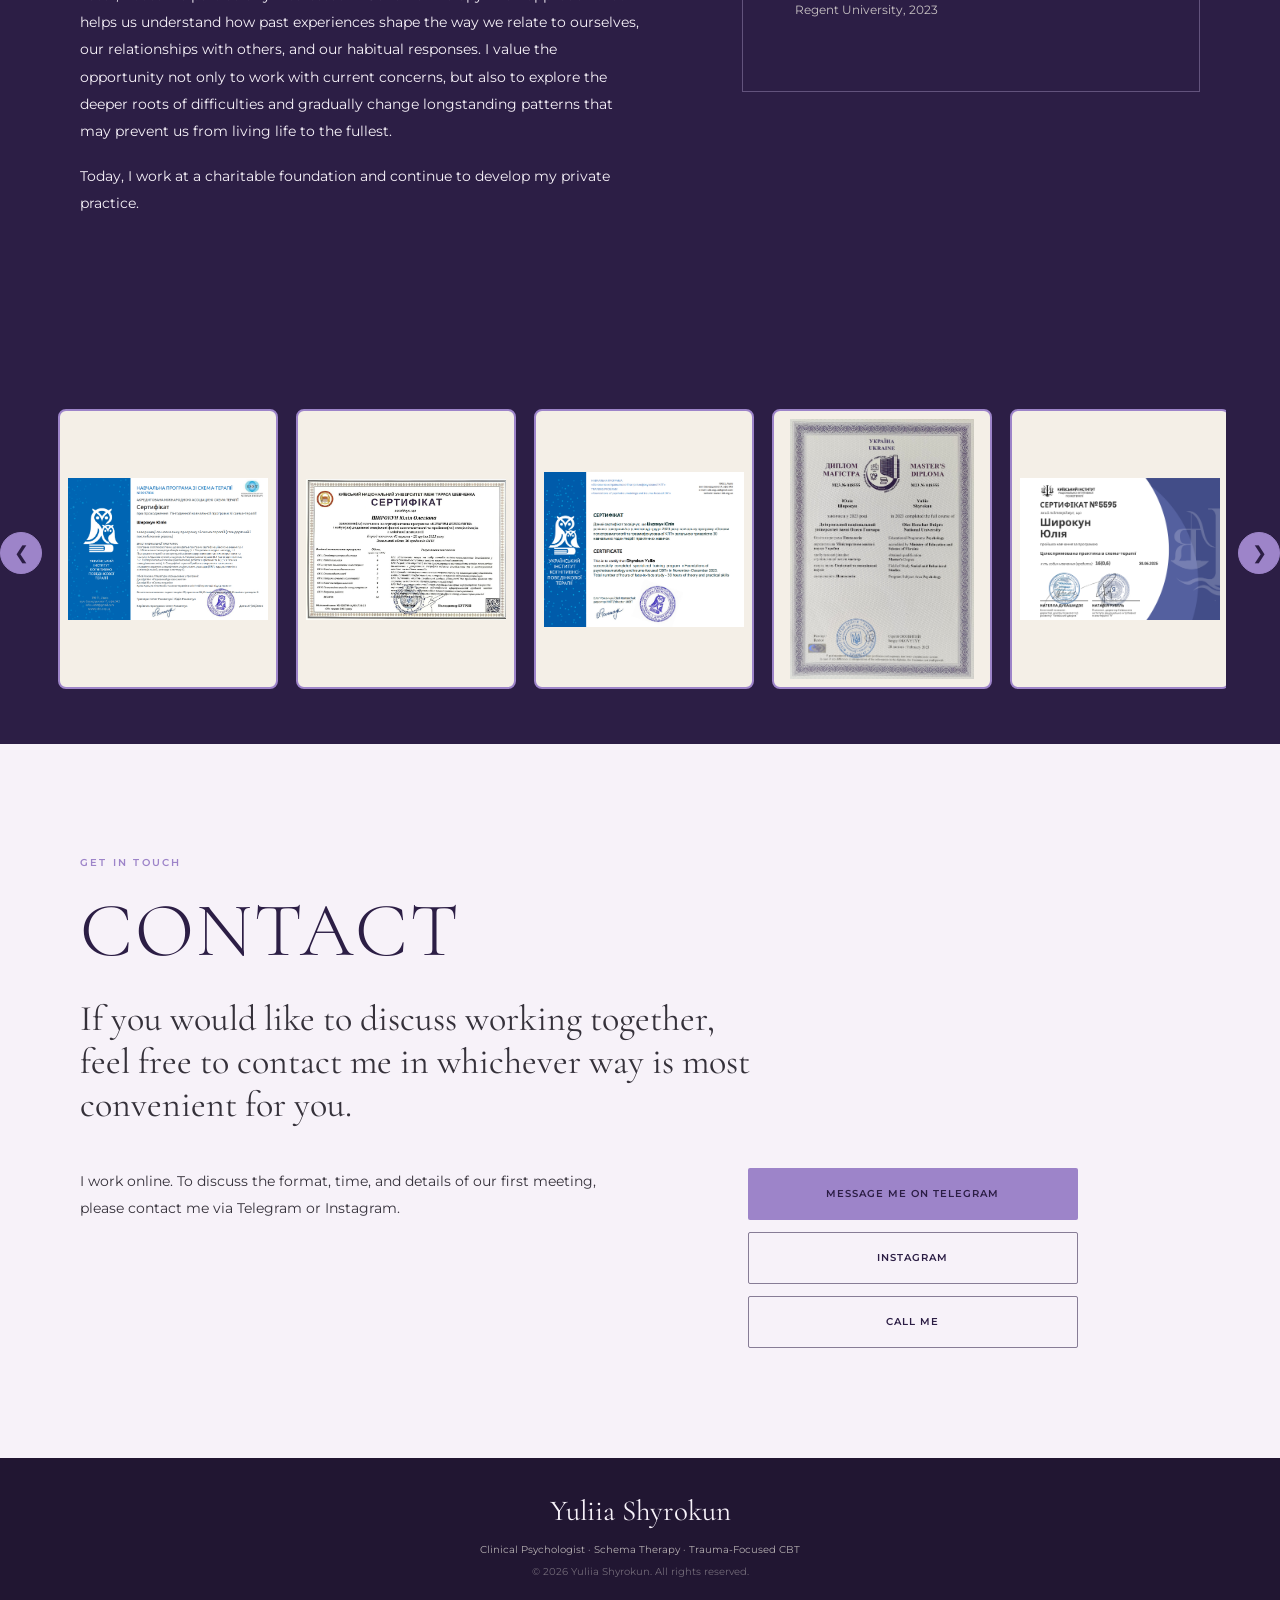
==== commit 76ee0ae9: "Add files via upload" ====
--- a/en/index.html
+++ b/en/index.html
@@ -97,55 +97,55 @@
         <div class="gallery-track" id="certificateTrack">
 
             <div class="certificate-item">
-                <img src="assets/images/photo_1.jpg" alt="Certificate or document 1">
+                <img src="../assets/images/photo_1.jpg" alt="Certificate or document 1">
                 <span>1</span>
             </div>
             <div class="certificate-item">
-                <img src="assets/images/photo_2.jpg" alt="Certificate or document 2">
+                <img src="../assets/images/photo_2.jpg" alt="Certificate or document 2">
                 <span>2</span>
             </div>
             <div class="certificate-item">
-                <img src="assets/images/photo_3.jpg" alt="Certificate or document 3">
+                <img src="../assets/images/photo_3.jpg" alt="Certificate or document 3">
                 <span>3</span>
             </div>
             <div class="certificate-item">
-                <img src="assets/images/photo_4.jpg" alt="Certificate or document 4">
+                <img src="../assets/images/photo_4.jpg" alt="Certificate or document 4">
                 <span>4</span>
             </div>
             <div class="certificate-item">
-                <img src="assets/images/photo_5.jpg" alt="Certificate or document 5">
+                <img src="../assets/images/photo_5.jpg" alt="Certificate or document 5">
                 <span>5</span>
             </div>
             <div class="certificate-item">
-                <img src="assets/images/photo_6.jpg" alt="Certificate or document 6">
+                <img src="../assets/images/photo_6.jpg" alt="Certificate or document 6">
                 <span>6</span>
             </div>
             <div class="certificate-item">
-                <img src="assets/images/photo_7.jpg" alt="Certificate or document 7">
+                <img src="../assets/images/photo_7.jpg" alt="Certificate or document 7">
                 <span>7</span>
             </div>
             <div class="certificate-item">
-                <img src="assets/images/photo_8.jpg" alt="Certificate or document 8">
+                <img src="../assets/images/photo_8.jpg" alt="Certificate or document 8">
                 <span>8</span>
             </div>
             <div class="certificate-item">
-                <img src="assets/images/photo_9.jpg" alt="Certificate or document 9">
+                <img src="../assets/images/photo_9.jpg" alt="Certificate or document 9">
                 <span>9</span>
             </div>
             <div class="certificate-item">
-                <img src="assets/images/photo_10.jpg" alt="Certificate or document 10">
+                <img src="../assets/images/photo_10.jpg" alt="Certificate or document 10">
                 <span>10</span>
             </div>
             <div class="certificate-item">
-                <img src="assets/images/photo_11.jpg" alt="Certificate or document 11">
+                <img src="../assets/images/photo_11.jpg" alt="Certificate or document 11">
                 <span>11</span>
             </div>
             <div class="certificate-item">
-                <img src="assets/images/photo_12.jpg" alt="Certificate or document 12">
+                <img src="../assets/images/photo_12.jpg" alt="Certificate or document 12">
                 <span>12</span>
             </div>
           <div class="certificate-item">
-                <img src="assets/images/photo_13.jpg" alt="Certificate or document 13">
+                <img src="../assets/images/photo_13.jpg" alt="Certificate or document 13">
                 <span>13</span>
             </div>
 
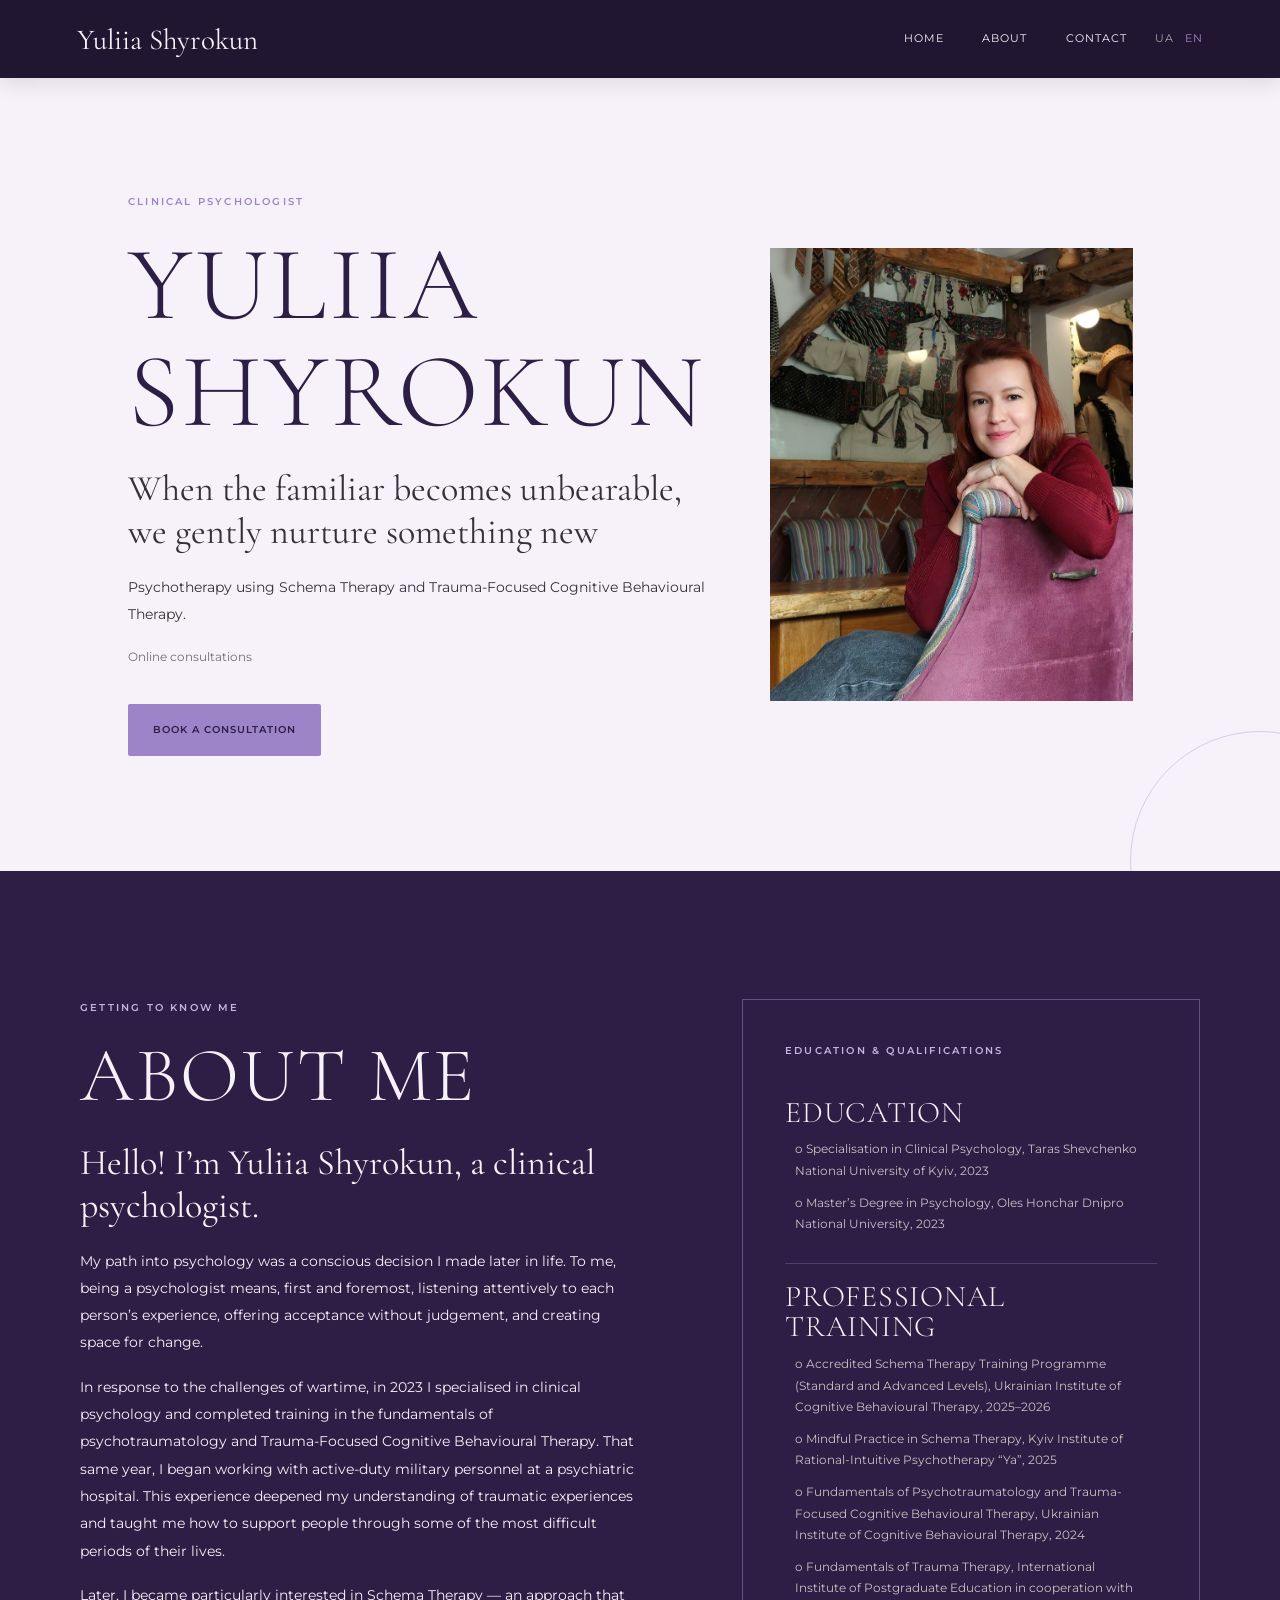
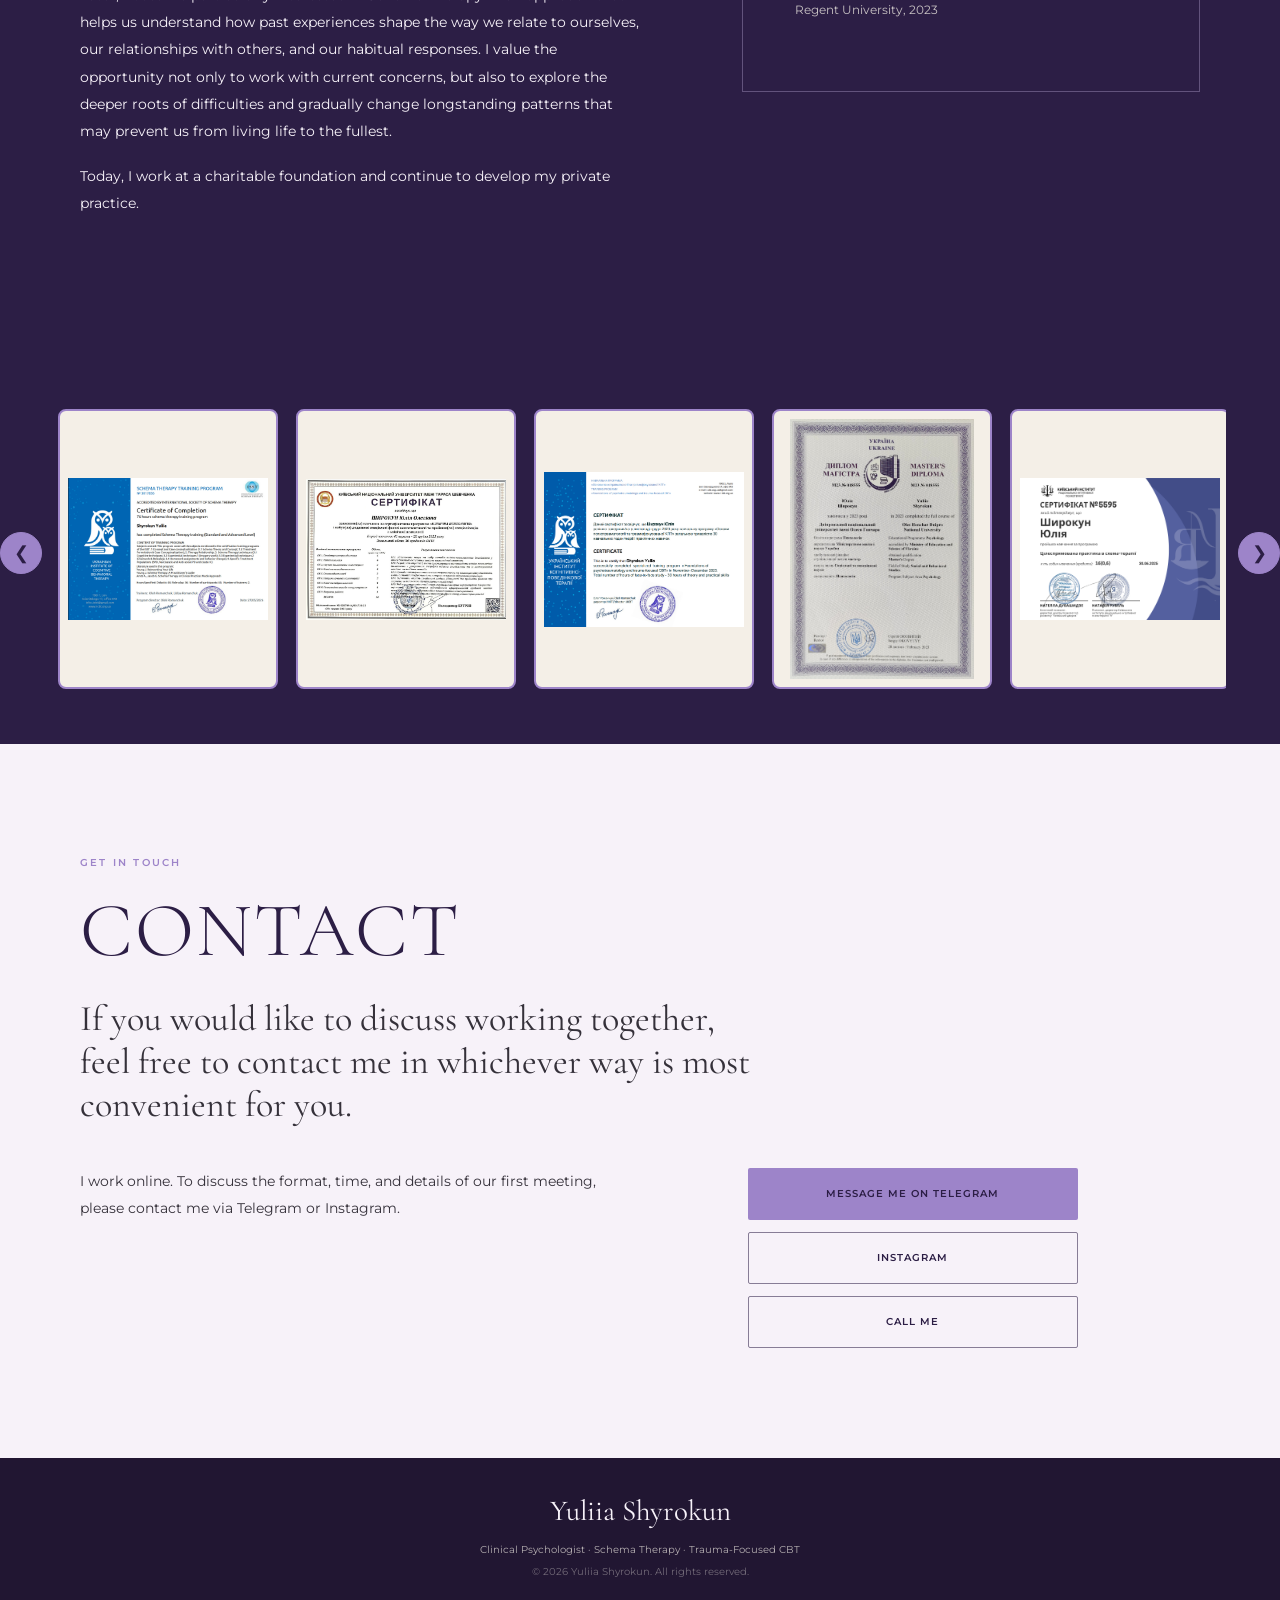
==== commit a72cc010: "Update index.html" ====
--- a/en/index.html
+++ b/en/index.html
@@ -97,7 +97,7 @@
         <div class="gallery-track" id="certificateTrack">
 
             <div class="certificate-item">
-                <img src="../assets/images/photo_1.jpg" alt="Certificate or document 1">
+                <img src="../assets/images/photo_1_eng.jpg" alt="Certificate or document 1">
                 <span>1</span>
             </div>
             <div class="certificate-item">
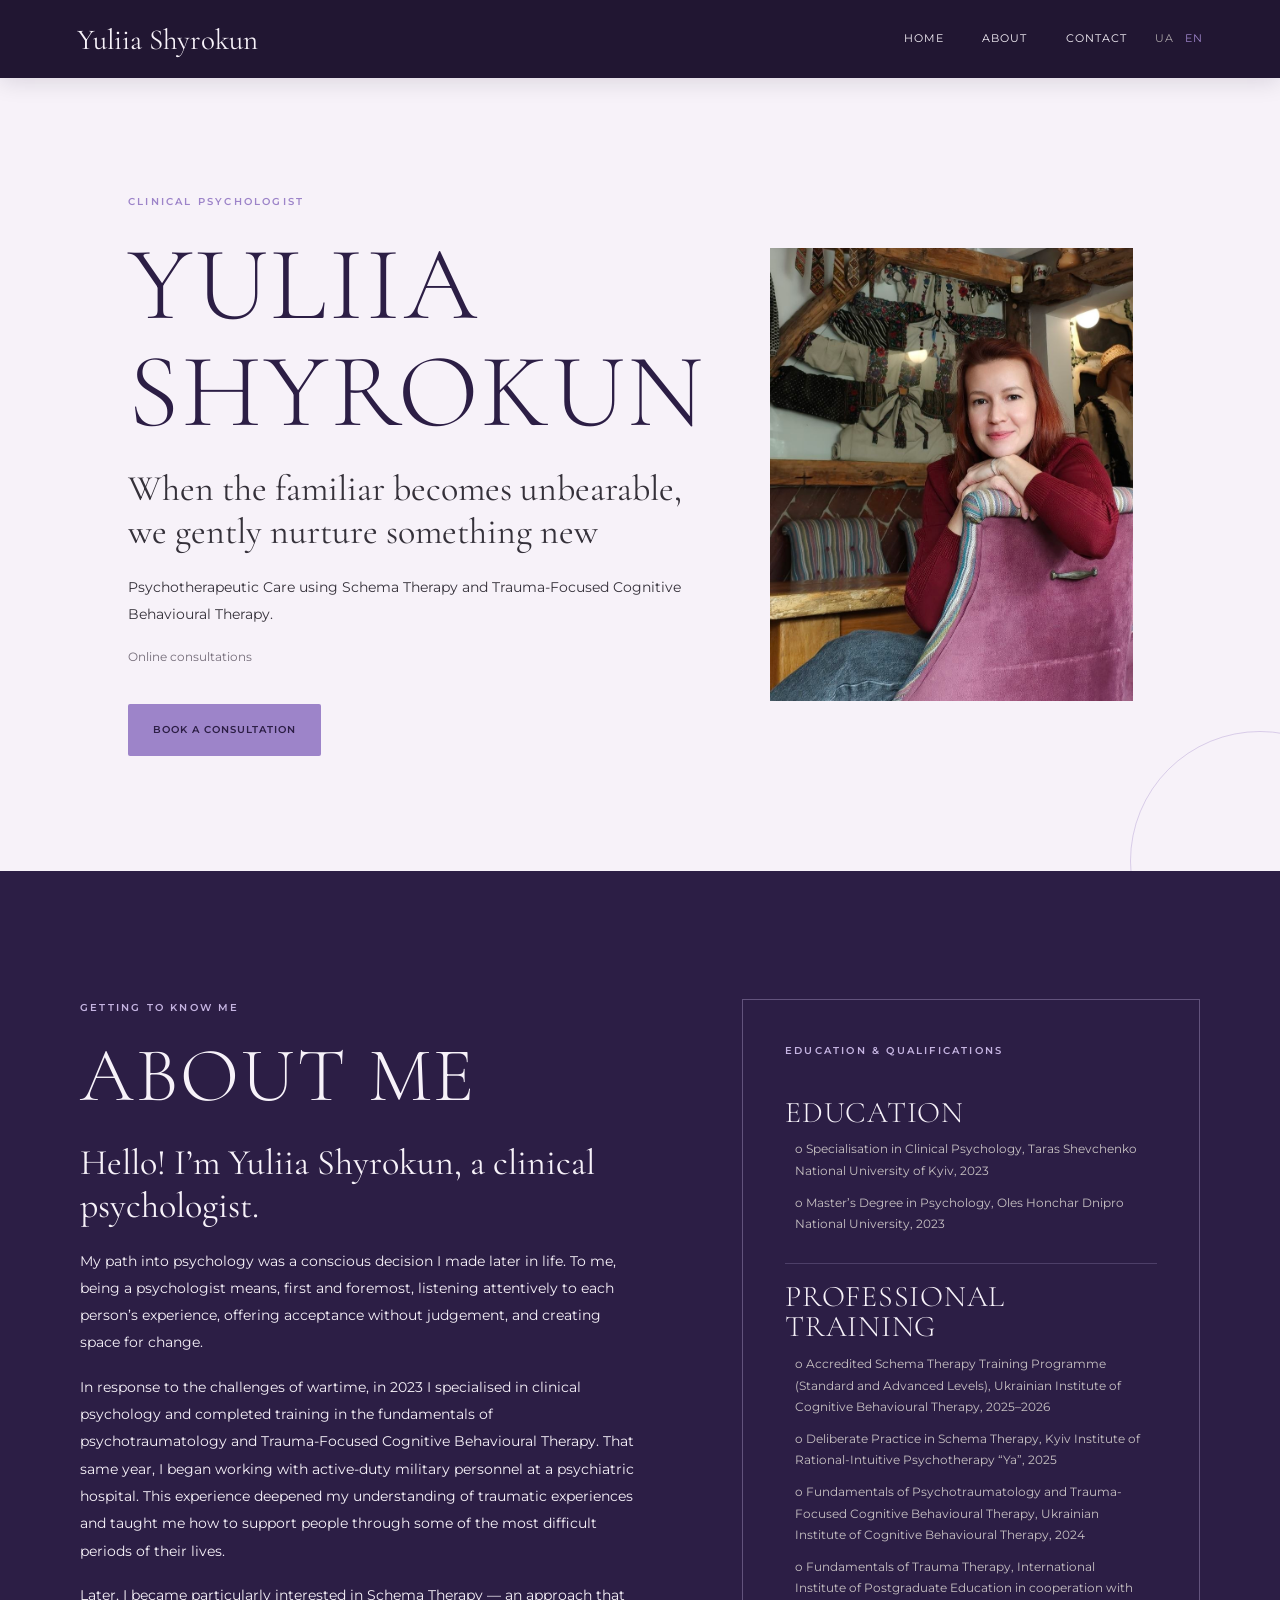
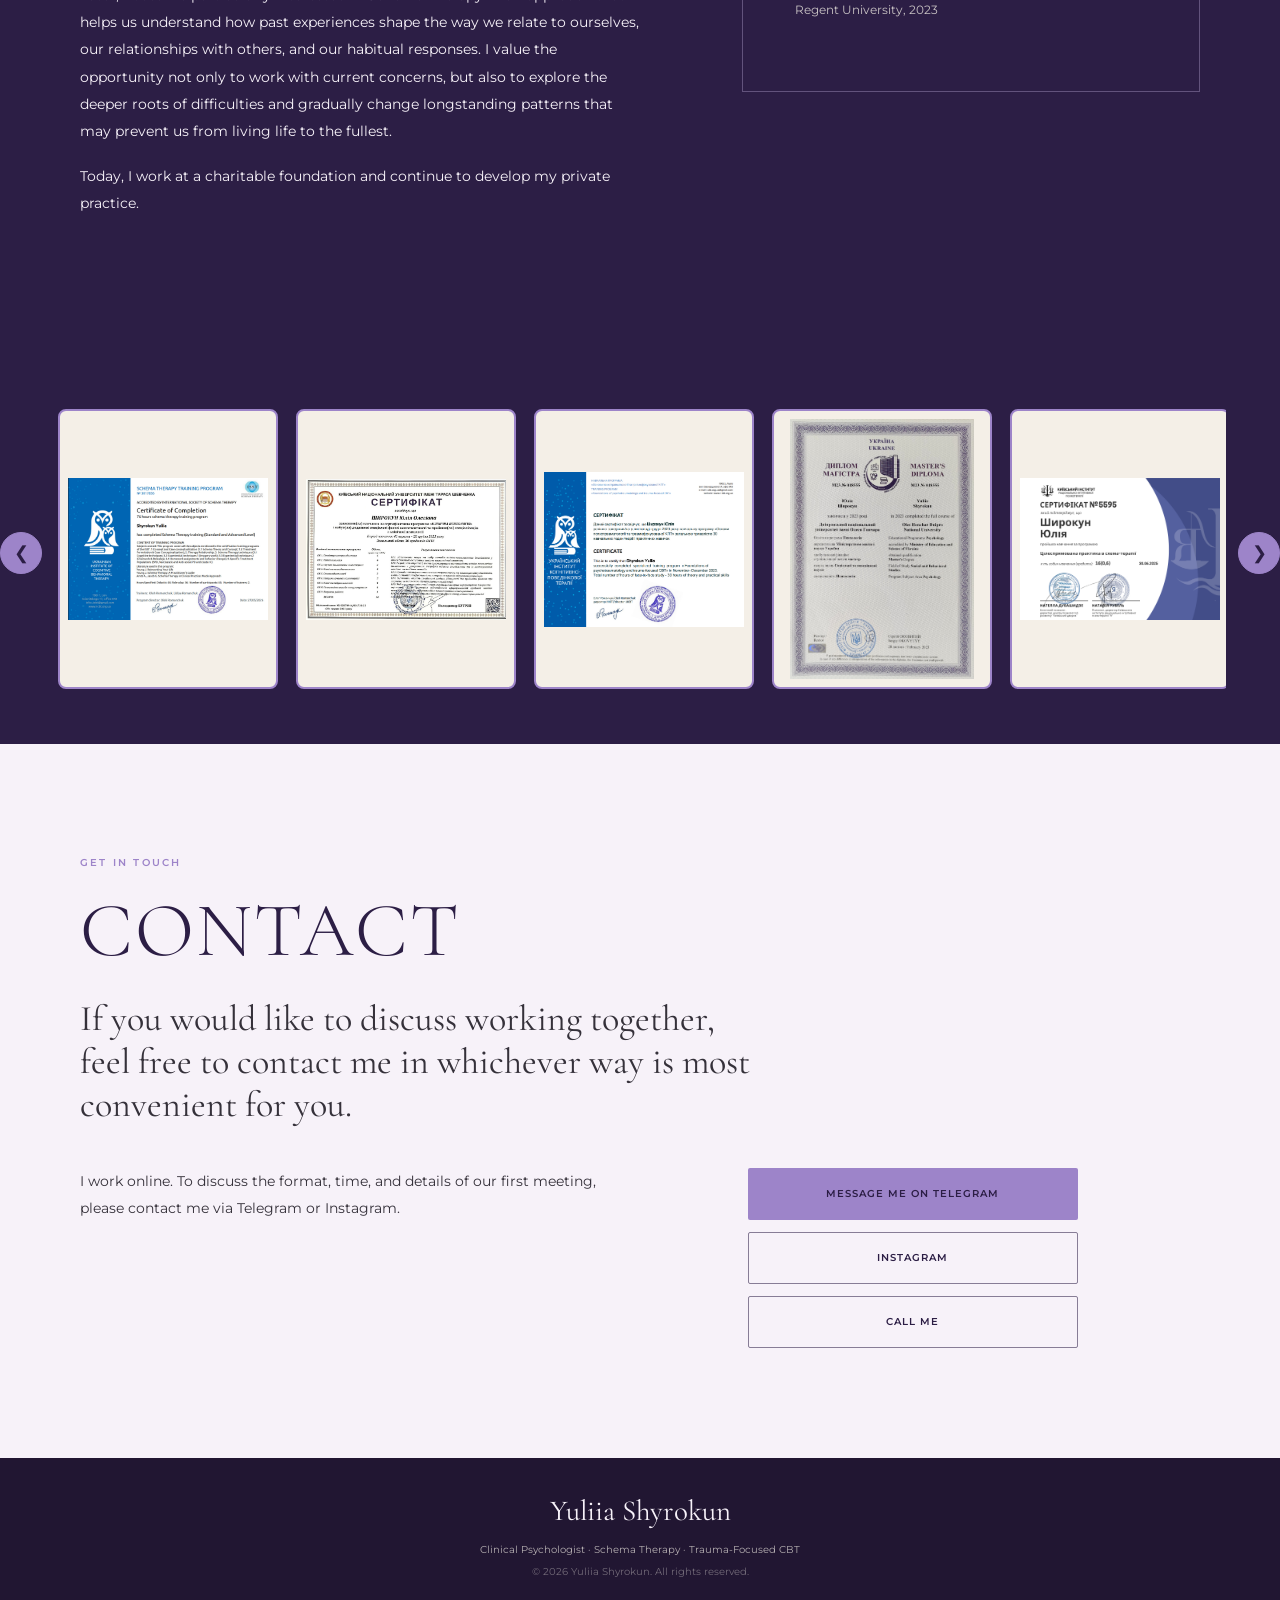
==== commit aead6efc: "Update index.html" ====
--- a/en/index.html
+++ b/en/index.html
@@ -44,7 +44,7 @@
         <p class="eyebrow">CLINICAL PSYCHOLOGIST</p>
         <h1>Yuliia<br>Shyrokun</h1>
         <p class="hero-lead">When the familiar becomes unbearable, we gently nurture something new</p>
-        <p class="body-copy">Psychotherapy using Schema Therapy and Trauma-Focused Cognitive Behavioural Therapy.</p>
+        <p class="body-copy">Psychotherapeutic Care using Schema Therapy and Trauma-Focused Cognitive Behavioural Therapy.</p>
         <p class="body-copy muted">Online consultations</p>
         <a class="button button-lavender" href="#contacts">BOOK A CONSULTATION</a>
       </div>
@@ -76,7 +76,7 @@
           <div class="credential-item">
             <h3>Professional Training</h3>
             <p>o Accredited Schema Therapy Training Programme (Standard and Advanced Levels), Ukrainian Institute of Cognitive Behavioural Therapy, 2025–2026</p>
-            <p>o Mindful Practice in Schema Therapy, Kyiv Institute of Rational-Intuitive Psychotherapy “Ya”, 2025</p>
+            <p>o Deliberate Practice in Schema Therapy, Kyiv Institute of Rational-Intuitive Psychotherapy “Ya”, 2025</p>
             <p>o Fundamentals of Psychotraumatology and Trauma-Focused Cognitive Behavioural Therapy, Ukrainian Institute of Cognitive Behavioural Therapy, 2024</p>
             <p>o Fundamentals of Trauma Therapy, International Institute of Postgraduate Education in cooperation with Regent University, 2023</p>
           </div>
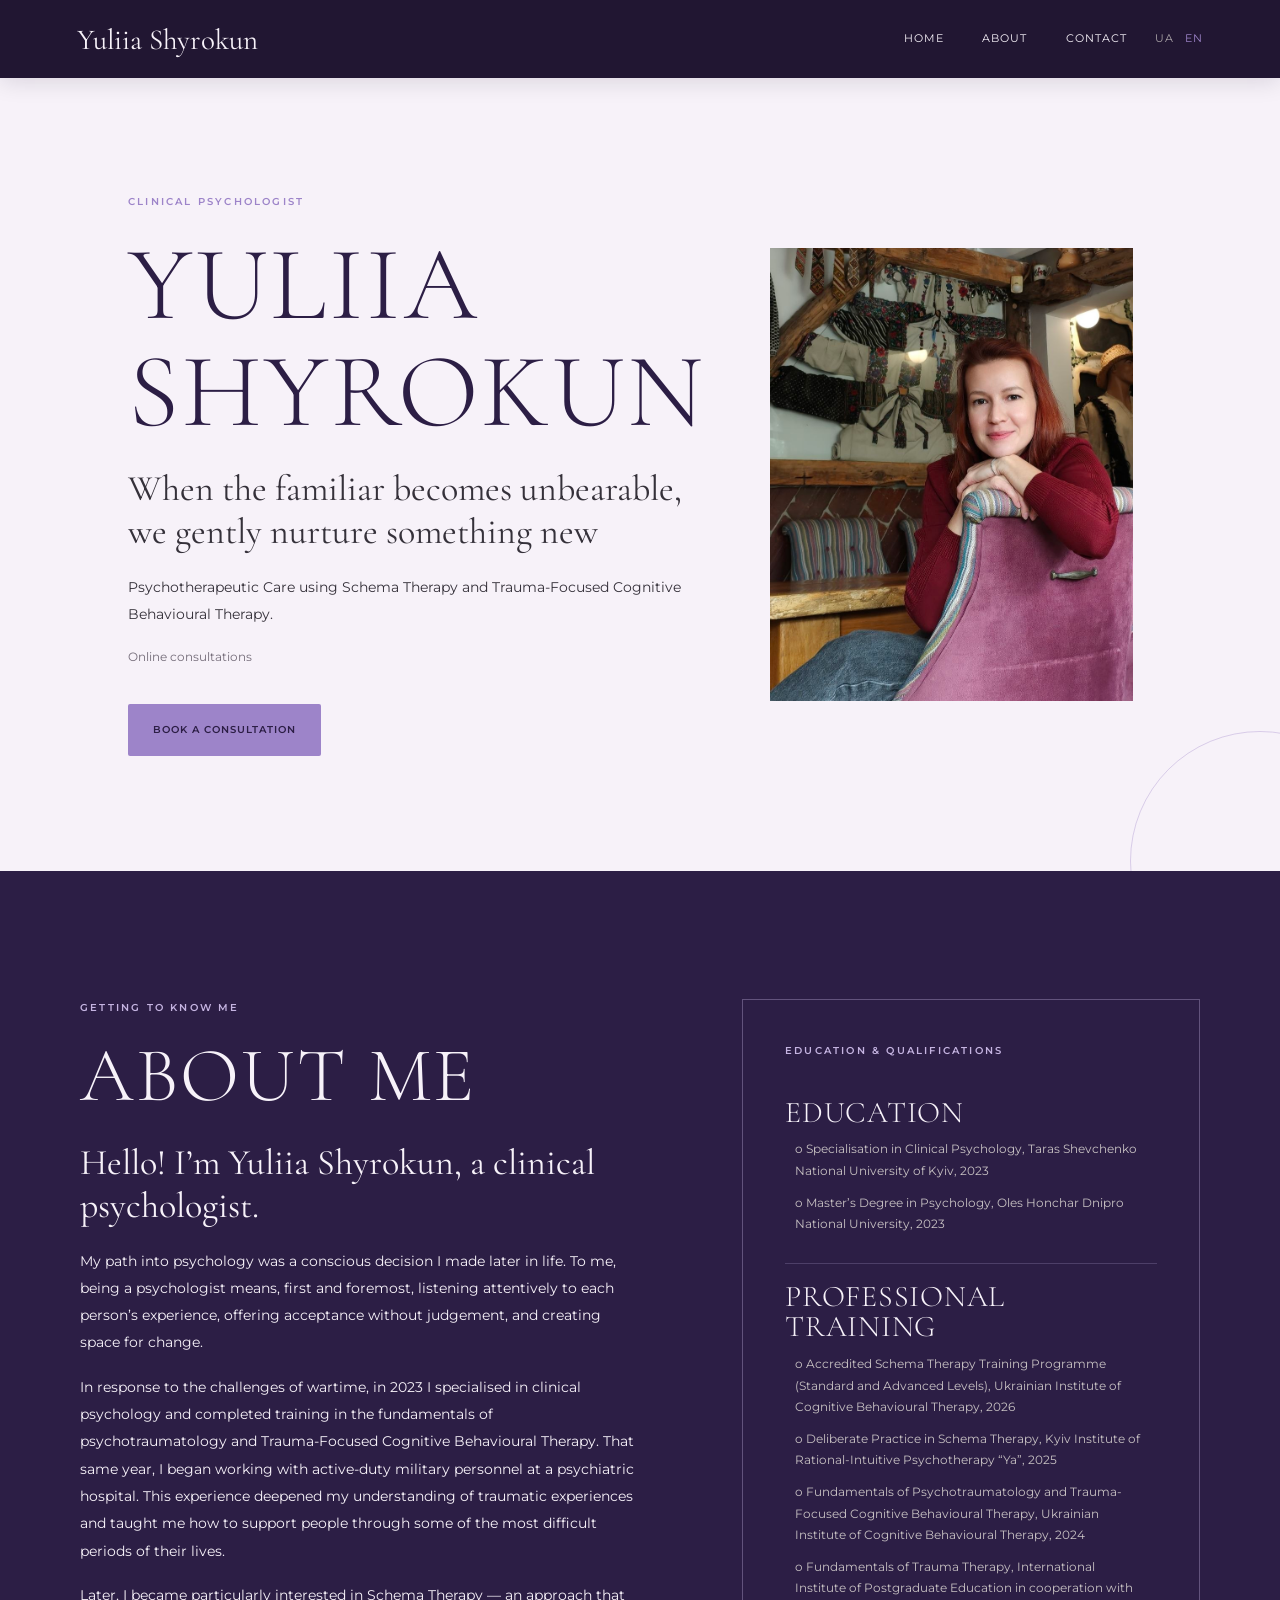
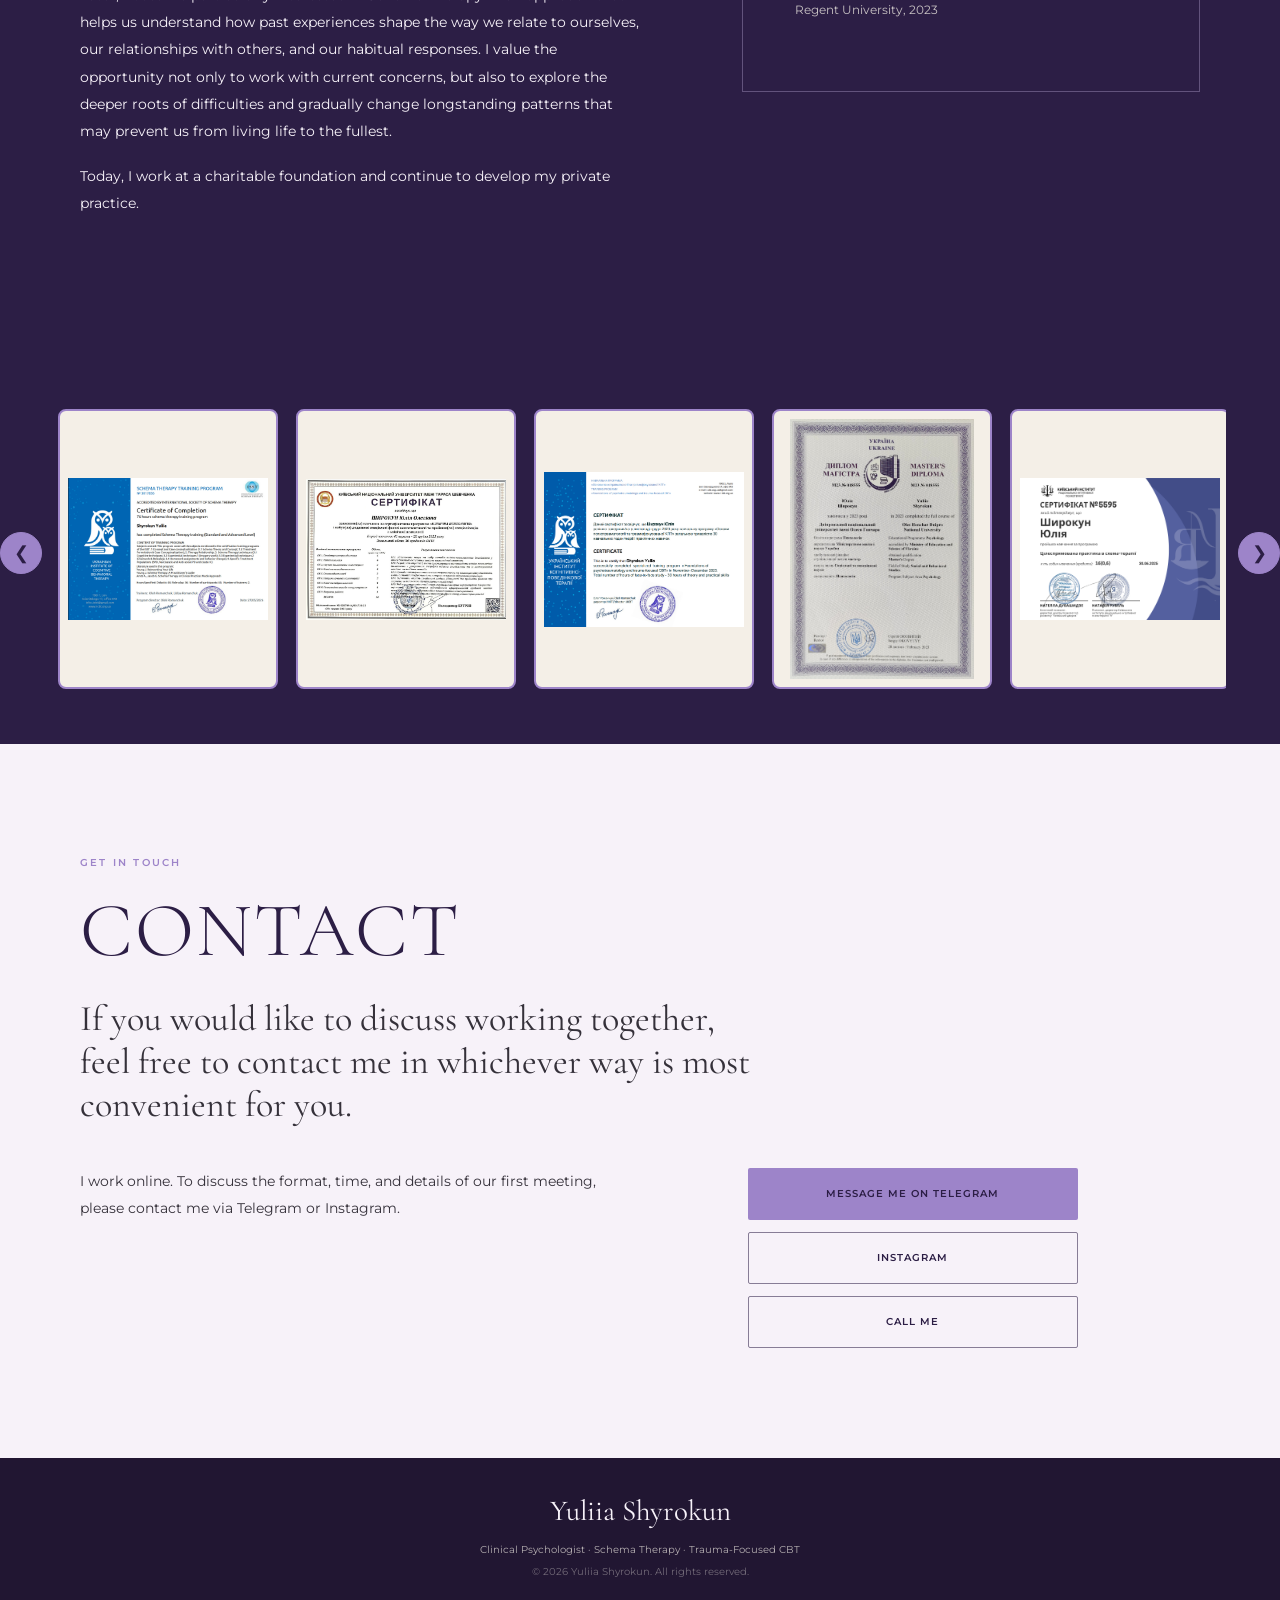
==== commit 80c0edd6: "Update index.html" ====
--- a/en/index.html
+++ b/en/index.html
@@ -75,7 +75,7 @@
           </div>
           <div class="credential-item">
             <h3>Professional Training</h3>
-            <p>o Accredited Schema Therapy Training Programme (Standard and Advanced Levels), Ukrainian Institute of Cognitive Behavioural Therapy, 2025–2026</p>
+            <p>o Accredited Schema Therapy Training Programme (Standard and Advanced Levels), Ukrainian Institute of Cognitive Behavioural Therapy, 2026</p>
             <p>o Deliberate Practice in Schema Therapy, Kyiv Institute of Rational-Intuitive Psychotherapy “Ya”, 2025</p>
             <p>o Fundamentals of Psychotraumatology and Trauma-Focused Cognitive Behavioural Therapy, Ukrainian Institute of Cognitive Behavioural Therapy, 2024</p>
             <p>o Fundamentals of Trauma Therapy, International Institute of Postgraduate Education in cooperation with Regent University, 2023</p>
